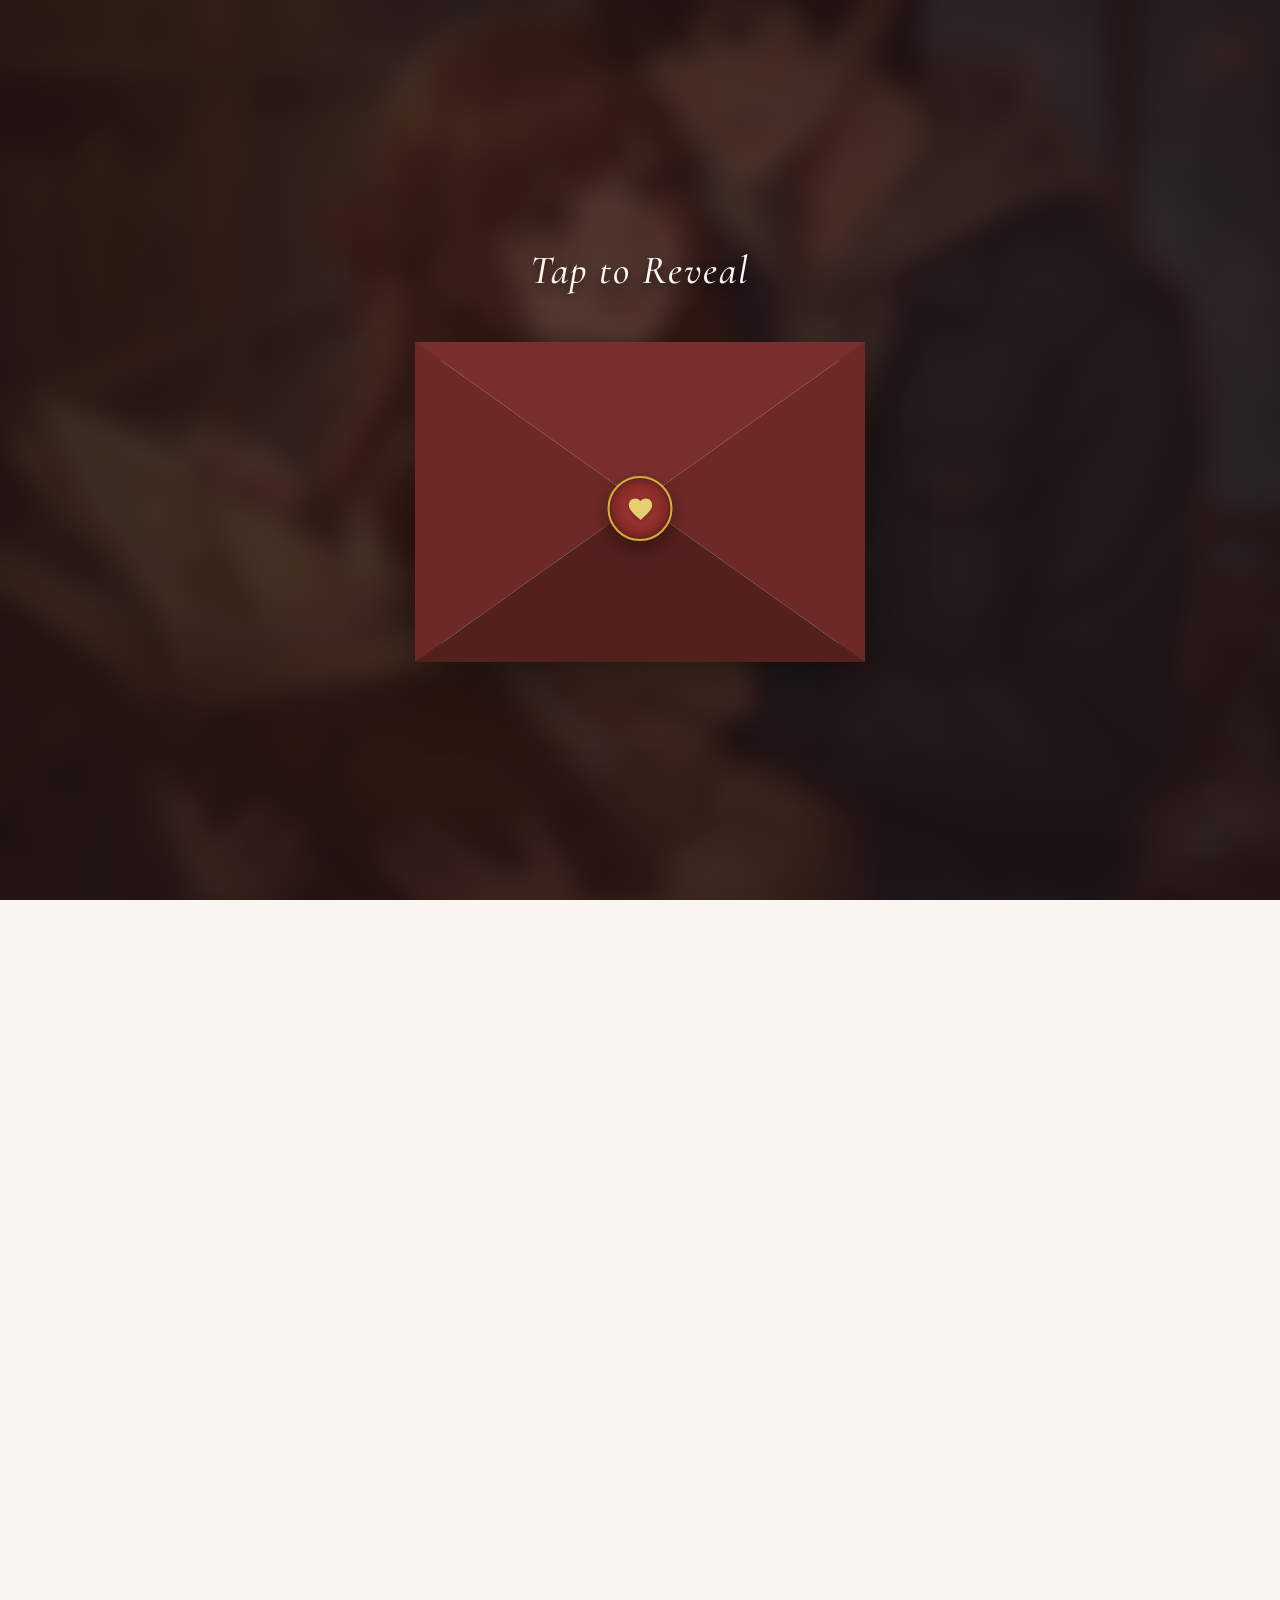
==== home.html @ 35e92c23 "first" ====
<!DOCTYPE html>
<html lang="en">
<head>
  <meta charset="UTF-8">
  <meta name="viewport" content="width=device-width, initial-scale=1.0">
  <title>Wedding Invitation | Nurul & Vallari</title>
  
  <!-- Primary Meta Tags -->
  <meta name="title" content="Wedding Invitation | Nurul & Vallari">
  <meta name="description" content="We invite you to celebrate our love and union. Join us on 15th November 2026 at Mangal Murti, Nagpur.">
  
  <!-- Open Graph / Facebook / WhatsApp -->
  <meta property="og:type" content="website">
  <meta property="og:title" content="Wedding Invitation | Nurul & Vallari">
  <meta property="og:description" content="We invite you to celebrate our love and union. Join us on 15th November 2026 at Mangal Murti, Nagpur.">
  <meta property="og:image" content="couple_photo/photo1.png">
  
  <!-- Preconnect to Fonts -->
  <link rel="preconnect" href="https://fonts.googleapis.com">
  <link rel="preconnect" href="https://fonts.gstatic.com" crossorigin>
  
  <!-- CSS Stylesheet -->
  <link rel="stylesheet" href="style.css">
</head>
<body class="no-scroll">

  <!-- BACKGROUND MUSIC -->
  <!-- Replace the src URL with your preferred wedding track URL or local asset path, e.g. "assets/bg-music.mp3" -->
  <audio id="bg-music" loop src="https://www.soundhelix.com/examples/mp3/SoundHelix-Song-1.mp3"></audio>

  <!-- PETALS CANVAS (FALLING FLOWERS EFFECT) -->
  <canvas id="petals-canvas"></canvas>

  <!-- ENTRY GATE (ENVELOPE OVERLAY) -->
  <div id="entry-gate" class="entry-gate">
    <div class="entry-gate__overlay"></div>
    <img src="couple_photo/photo1.png" alt="Wedding BG" class="entry-gate__bg">
    
    <div class="envelope-wrapper">
      <h2 class="envelope-tap-title">Tap to Reveal</h2>
      <div id="envelope" class="envelope">
        <!-- Top flap -->
        <div class="envelope__flap envelope__flap--top"></div>
        <!-- Left flap -->
        <div class="envelope__flap envelope__flap--left"></div>
        <!-- Right flap -->
        <div class="envelope__flap envelope__flap--right"></div>
        <!-- Bottom flap -->
        <div class="envelope__flap envelope__flap--bottom"></div>
        
        <!-- Invitation card inside -->
        <div class="envelope__card">
          <!-- Lord Ganesha SVG Icon -->
          <svg class="entry-gate__icon" viewBox="0 0 100 100" fill="none" xmlns="http://www.w3.org/2000/svg">
            <path d="M50,88 C38,88 28,80 34,70 C36,66 40,64 44,65 C41,75 50,82 50,82 C50,82 59,75 56,65 C60,64 64,66 66,70 C72,80 62,88 50,88 Z" fill="#faf5f0" stroke="#d4af37" stroke-width="1.8"/>
            <path d="M50,82 C42,82 32,85 24,76 C18,69 22,60 30,62 C34,63 37,66 38,69 C32,58 46,55 50,68 C54,55 68,58 62,69 C63,66 66,63 70,62 C78,60 82,69 76,76 C68,85 58,82 50,82 Z" fill="#faf5f0" stroke="#d4af37" stroke-width="1.8"/>
            <path d="M50,15 L53,24 C53,24 57,25 55,28 C53,30 50,33 50,33 C50,33 47,30 45,28 C43,25 47,24 47,24 L50,15 Z" fill="#d4af37" stroke="#8a4f4c" stroke-width="1.2"/>
            <path d="M44,30 C47,28 53,28 56,30 L50,23 Z" fill="#e8ce73" stroke="#8a4f4c" stroke-width="1.2"/>
            <circle cx="50" cy="12" r="2" fill="#d4af37"/>
            <path d="M42,34 C30,30 28,48 40,48 C41,48 42,47 42,46" stroke="#8a4f4c" stroke-width="1.6" fill="none"/>
            <path d="M58,34 C70,30 72,48 60,48 C59,48 58,47 58,46" stroke="#8a4f4c" stroke-width="1.6" fill="none"/>
            <path d="M44,34 C44,34 50,31 56,34 C56,34 57,40 56,43 C54,43 46,43 44,43 C43,40 44,34 44,34 Z" fill="#faf5f0" stroke="#8a4f4c" stroke-width="1.2"/>
            <path d="M50,33 L50,39 M48,36 L52,36" stroke="#d4af37" stroke-width="1.5"/>
            <circle cx="50" cy="41" r="1" fill="#8a4f4c"/>
            <path d="M46,43 C46,43 44,48 44,52 C44,58 52,62 52,66 C52,69 49,71 47,70 C45,69 46,65 49,65" stroke="#8a4f4c" stroke-width="1.8" fill="none"/>
            <path d="M54,43 C54,43 56,48 55,52 C54,55 51,57 51,59" stroke="#8a4f4c" stroke-width="1.5" fill="none"/>
            <path d="M46,39 C47,38 48,38 49,39" stroke="#8a4f4c" stroke-width="1.2"/>
            <path d="M54,39 C53,38 52,38 51,39" stroke="#8a4f4c" stroke-width="1.2"/>
            <path d="M38,48 C34,48 32,54 36,58 C38,60 41,58 41,56" stroke="#8a4f4c" stroke-width="1.5" fill="none"/>
            <path d="M37,53 L34,51" stroke="#8a4f4c" stroke-width="1.2"/>
            <path d="M62,48 C66,48 68,54 64,58 C62,60 59,58 59,56" stroke="#8a4f4c" stroke-width="1.5" fill="none"/>
            <path d="M62,54 C63,52 65,52 66,54 C67,56 65,58 64,58 C63,58 61,56 62,54 Z" fill="#d4af37" stroke="#8a4f4c" stroke-width="1"/>
            <path d="M44,52 C40,54 38,62 44,68 C47,70 53,70 56,68 C62,62 60,54 56,52" stroke="#8a4f4c" stroke-width="1.5" fill="none"/>
            <path d="M34,68 C34,68 40,74 50,74 C60,74 66,68 66,68" stroke="#8a4f4c" stroke-width="1.8" fill="none"/>
            <path d="M38,68 C38,68 42,70 46,70 C54,70 54,68 58,68" stroke="#8a4f4c" stroke-width="1.2" fill="none"/>
          </svg>
          
          <div class="entry-gate__names">
            Nurul
            <span class="entry-gate__amp">&</span>
            Vallari
          </div>
          
          <div class="entry-gate__date">15 . 11 . 2026</div>
        </div>
        
        <!-- Wax Seal button -->
        <button id="open-btn" class="wax-seal" aria-label="Open Invitation">
          <div class="wax-seal__inner">
            <svg viewBox="0 0 24 24" fill="currentColor" class="wax-seal__heart">
              <path d="M12 21.35l-1.45-1.32C5.4 15.36 2 12.28 2 8.5 2 5.42 4.42 3 7.5 3c1.74 0 3.41.81 4.5 2.09C13.09 3.81 14.76 3 16.5 3 19.58 3 22 5.42 22 8.5c0 3.78-3.4 6.86-8.55 11.54L12 21.35z"/>
            </svg>
          </div>
        </button>
      </div>
    </div>
    
    <!-- Gold Twinkle Particles -->
    <div class="entry-gate__particles" id="gate-particles"></div>
  </div>

  <!-- MAIN WEBSITE CONTENT -->
  <div id="main-content" class="scratch-locked">
    
    <!-- HERO SECTION -->
    <section id="hero">
      <div class="hero-corner"><span></span></div>
      
      <div class="hero-card">
        <!-- Lord Ganesha SVG Icon -->
        <svg class="hero-icon" viewBox="0 0 100 100" fill="none" xmlns="http://www.w3.org/2000/svg">
          <path d="M50,88 C38,88 28,80 34,70 C36,66 40,64 44,65 C41,75 50,82 50,82 C50,82 59,75 56,65 C60,64 64,66 66,70 C72,80 62,88 50,88 Z" fill="#faf5f0" stroke="#d4af37" stroke-width="1.8"/>
          <path d="M50,82 C42,82 32,85 24,76 C18,69 22,60 30,62 C34,63 37,66 38,69 C32,58 46,55 50,68 C54,55 68,58 62,69 C63,66 66,63 70,62 C78,60 82,69 76,76 C68,85 58,82 50,82 Z" fill="#faf5f0" stroke="#d4af37" stroke-width="1.8"/>
          <path d="M50,15 L53,24 C53,24 57,25 55,28 C53,30 50,33 50,33 C50,33 47,30 45,28 C43,25 47,24 47,24 L50,15 Z" fill="#d4af37" stroke="#8a4f4c" stroke-width="1.2"/>
          <path d="M44,30 C47,28 53,28 56,30 L50,23 Z" fill="#e8ce73" stroke="#8a4f4c" stroke-width="1.2"/>
          <circle cx="50" cy="12" r="2" fill="#d4af37"/>
          <path d="M42,34 C30,30 28,48 40,48 C41,48 42,47 42,46" stroke="#8a4f4c" stroke-width="1.6" fill="none"/>
          <path d="M58,34 C70,30 72,48 60,48 C59,48 58,47 58,46" stroke="#8a4f4c" stroke-width="1.6" fill="none"/>
          <path d="M44,34 C44,34 50,31 56,34 C56,34 57,40 56,43 C54,43 46,43 44,43 C43,40 44,34 44,34 Z" fill="#faf5f0" stroke="#8a4f4c" stroke-width="1.2"/>
          <path d="M50,33 L50,39 M48,36 L52,36" stroke="#d4af37" stroke-width="1.5"/>
          <circle cx="50" cy="41" r="1" fill="#8a4f4c"/>
          <path d="M46,43 C46,43 44,48 44,52 C44,58 52,62 52,66 C52,69 49,71 47,70 C45,69 46,65 49,65" stroke="#8a4f4c" stroke-width="1.8" fill="none"/>
          <path d="M54,43 C54,43 56,48 55,52 C54,55 51,57 51,59" stroke="#8a4f4c" stroke-width="1.5" fill="none"/>
          <path d="M46,39 C47,38 48,38 49,39" stroke="#8a4f4c" stroke-width="1.2"/>
          <path d="M54,39 C53,38 52,38 51,39" stroke="#8a4f4c" stroke-width="1.2"/>
          <path d="M38,48 C34,48 32,54 36,58 C38,60 41,58 41,56" stroke="#8a4f4c" stroke-width="1.5" fill="none"/>
          <path d="M37,53 L34,51" stroke="#8a4f4c" stroke-width="1.2"/>
          <path d="M62,48 C66,48 68,54 64,58 C62,60 59,58 59,56" stroke="#8a4f4c" stroke-width="1.5" fill="none"/>
          <path d="M62,54 C63,52 65,52 66,54 C67,56 65,58 64,58 C63,58 61,56 62,54 Z" fill="#d4af37" stroke="#8a4f4c" stroke-width="1"/>
          <path d="M44,52 C40,54 38,62 44,68 C47,70 53,70 56,68 C62,62 60,54 56,52" stroke="#8a4f4c" stroke-width="1.5" fill="none"/>
          <path d="M34,68 C34,68 40,74 50,74 C60,74 66,68 66,68" stroke="#8a4f4c" stroke-width="1.8" fill="none"/>
          <path d="M38,68 C38,68 42,70 46,70 C54,70 54,68 58,68" stroke="#8a4f4c" stroke-width="1.2" fill="none"/>
        </svg>
        
        <div class="god-quote">
          "वक्रतुण्ड महाकाय सूर्यकोटि समप्रभ।<br>निर्विघ्नं कुरु मे देव सर्वकार्येषु सर्वदा॥"
        </div>
        
        <span class="sec-label">Save The Date</span>
        
        <div class="intro-text">Together with their families, we invite you to join us in celebrating the union of</div>
        
        <div class="couple-name">Nurul & Vallari</div>
        
        <div class="amp-row">
          <div class="amp-line"></div>
          <div class="amp">&</div>
          <div class="amp-line"></div>
        </div>
        
        <!-- Editable Parents Placeholders -->
        <div class="parent-sub">
          <strong>Groom:</strong> Son of Mr. & Mrs. Ansari <br>
          <strong>Bride:</strong> Daughter of Mr. & Mrs. Patil
        </div>
        
      </div>
      
      <div id="scroll-indicator" class="scroll-indicator">
        <span>Scroll Down</span>
        <svg fill="none" stroke="currentColor" stroke-width="2" viewBox="0 0 24 24" xmlns="http://www.w3.org/2000/svg">
          <path stroke-linecap="round" stroke-linejoin="round" d="M19 14l-7 7m0 0l-7-7m7 7V3"></path>
        </svg>
      </div>
    </section>

    <!-- SCRATCH CARD SECTION -->
    <section id="scratch-section">
      <span class="sec-label">The Date</span>
      <h2 class="sec-heading shimmer">Save the Date</h2>
      <p class="scratch-subtitle">Scratch below to reveal our wedding date</p>
      
      <div class="scratch-grid">
        <!-- Month Card -->
        <div class="scratch-col">
          <span class="scratch-col-label">Month</span>
          <div class="scratch-card-wrapper">
            <div class="scratch-card__under">November</div>
            <canvas id="scratch-month-canvas" class="scratch-canvas"></canvas>
          </div>
          <span class="scratch-hint">↑ Scratch</span>
        </div>
        
        <!-- Day Card -->
        <div class="scratch-col">
          <span class="scratch-col-label">Day</span>
          <div class="scratch-card-wrapper">
            <div class="scratch-card__under">15</div>
            <canvas id="scratch-day-canvas" class="scratch-canvas"></canvas>
          </div>
          <span class="scratch-hint">↑ Scratch</span>
        </div>
        
        <!-- Year Card -->
        <div class="scratch-col">
          <span class="scratch-col-label">Year</span>
          <div class="scratch-card-wrapper">
            <div class="scratch-card__under">2026</div>
            <canvas id="scratch-year-canvas" class="scratch-canvas"></canvas>
          </div>
          <span class="scratch-hint">↑ Scratch</span>
        </div>
      </div>
    </section>

    <!-- COUNTDOWN SECTION -->
    <section id="countdown-section">
      <div class="cd-card">
        <div class="cd-script">A lifetime of togetherness begins with one sacred step</div>
        <h2 class="cd-heading">The Wedding</h2>
        1
        <div class="cd-grid">
          <div class="cd-unit">
            <div id="days" class="cd-num">00</div>
            <div class="cd-lbl">Days</div>
          </div>
          <div class="cd-unit">
            <div id="hours" class="cd-num">00</div>
            <div class="cd-lbl">Hours</div>
          </div>
          <div class="cd-unit">
            <div id="minutes" class="cd-num">00</div>
            <div class="cd-lbl">Mins</div>
          </div>
          <div class="cd-unit">
            <div id="seconds" class="cd-num">00</div>
            <div class="cd-lbl">Secs</div>
          </div>
        </div>
      </div>
    </section>

    <!-- COUPLE POLAROIDS GALLERY SECTION -->
    <section id="gallery-section">
      <span class="sec-label">Our Moments</span>
      <h2 class="sec-heading shimmer">Forever Us</h2>
      
      <div class="gallery-grid">
        <!-- Polaroid Card 1 -->
        <div class="gallery-item" style="--rot: -3deg;">
          <img src="couple_photo/photo1.png" alt="Couple Moments 1" class="gallery-img">
          <div class="gallery-caption">The Beginning ✨</div>
        </div>
        <!-- Polaroid Card 2 -->
        <div class="gallery-item" style="--rot: 2deg;">
          <img src="couple_photo/photo2.png" alt="Couple Moments 2" class="gallery-img">
          <div class="gallery-caption">Hand in Hand 🤝</div>
        </div>
        <!-- Polaroid Card 3 -->
        <div class="gallery-item" style="--rot: -1.5deg;">
          <img src="couple_photo/photo3.png" alt="Couple Moments 3" class="gallery-img">
          <div class="gallery-caption">Moments of Love ❤️</div>
        </div>
        <!-- Polaroid Card 4 -->
        <div class="gallery-item" style="--rot: 4deg;">
          <img src="couple_photo/photo4.png" alt="Couple Moments 4" class="gallery-img">
          <div class="gallery-caption">Together Forever ♾️</div>
        </div>
      </div>
    </section>

    <!-- VENUE SECTION -->
    <section id="venue-section">
      <span class="sec-label">Where</span>
      <h2 class="sec-heading shimmer">The Venue</h2>
      
      <div class="venue-card">
        <!-- Venue image loaded from assets folder as requested -->
        <div class="venue-img-container">
          <img src="assets/venue.png" alt="Venue" class="venue-img">
        </div>
        
        <div class="venue-details-card">
          <!-- Sparkle divider -->
          <div class="venue-divider">✦</div>
          
          <h3 class="venue-title">Rajalakshmi Kalyana Mandapam</h3>
          <p class="venue-address">
            No. 205/1, Velachery Main Road,<br>
            Dhandeeswaram,<br>
            Velachery, Chennai, Tamil Nadu — 600042
          </p>
          
          <a href="https://maps.google.com/?q=Rajalakshmi+Kalyana+Mandapam+Velachery+Chennai" target="_blank" class="venue-map-btn">
            <svg fill="none" stroke="currentColor" stroke-width="2.5" viewBox="0 0 24 24" xmlns="http://www.w3.org/2000/svg">
              <path stroke-linecap="round" stroke-linejoin="round" d="M15 10.5a3 3 0 11-6 0 3 3 0 016 0z"></path>
              <path stroke-linecap="round" stroke-linejoin="round" d="M19.5 10.5c0 7.142-7.5 11.25-7.5 11.25S4.5 17.642 4.5 10.5a7.5 7.5 0 1115 0z"></path>
            </svg>
            View on Maps
          </a>
        </div>
      </div>
    </section>

    <!-- FOOTER SECTION -->
    <section id="footer-section">
      <p class="footer-msg">"Our life together will be beautiful, but it will be complete only with your blessings and presence."</p>
      <span class="footer-regards">Warmly Invited By</span>
      <span class="footer-name">Nurul & Vallari</span>
      <p class="footer-msg" style="font-size: 1rem; opacity: 0.8; margin-top: 1rem;">& The Entire Family</p>
      
      <div class="footer-credit">
        Designed with Love for Nurul & Vallari's Wedding · 2026
      </div>
    </section>

  </div>

  <!-- FLOATING AUDIO CONTROL BUTTON -->
  <button id="audio-btn" title="Toggle Music">
    <!-- Mute SVG Icon (Active initially as sound starts muted or waits for click) -->
    <svg id="audio-icon" fill="none" stroke="currentColor" stroke-width="2" viewBox="0 0 24 24" xmlns="http://www.w3.org/2000/svg">
      <path stroke-linecap="round" stroke-linejoin="round" d="M19.114 5.636a9 9 0 010 12.728M16.463 8.288a5.25 5.25 0 010 7.424M6.75 8.25l4.72-4.72a.75.75 0 011.28.53v15.88a.75.75 0 01-1.28.53l-4.72-4.72H4.51c-.88 0-1.704-.507-1.938-1.354A9.01 9.01 0 012.25 12c0-.83.112-1.633.322-2.396C2.806 8.756 3.63 8.25 4.51 8.25H6.75z"></path>
    </svg>
  </button>


  <!-- JS Logic Script -->
  <script src="main.js"></script>
</body>
</html>
---- style.css ----
@import url('https://fonts.googleapis.com/css2?family=Cormorant+Garamond:ital,wght@0,300;0,400;0,500;0,600;0,700;1,400&family=Montserrat:wght@300;400;500;600;700&display=swap');

/* GLOBAL CSS RESET & VARIABLES */
:root {
  --primary-color: #8a4f4c;      /* Regal Maroon/Wine */
  --primary-dark: #502220;
  --primary-light: #ba7a76;
  --accent-color: #d4af37;       /* Metallic Gold */
  --accent-light: #e8ce73;       /* Warm Gold */
  --bg-light: #faf5f0;           /* Soft Festive Cream */
  --bg-dark: #2c1615;
  --text-dark: #2c1615;
  --text-light: #faf5f0;
  --text-muted: #6e5655;
  --glass-bg: rgba(250, 245, 240, 0.88);
  --glass-border: rgba(212, 175, 55, 0.35);
  
  --font-serif: 'Cormorant Garamond', serif;
  --font-sans: 'Montserrat', sans-serif;
  
  --transition-smooth: all 0.5s cubic-bezier(0.25, 0.8, 0.25, 1);
  --transition-fast: all 0.3s cubic-bezier(0.25, 0.46, 0.45, 0.94);
}

* {
  margin: 0;
  padding: 0;
  box-sizing: border-box;
}

html {
  scroll-behavior: smooth;
}

body {
  font-family: var(--font-sans);
  background-color: var(--bg-light);
  color: var(--text-dark);
  overflow-x: hidden;
  line-height: 1.6;
}

body.no-scroll {
  overflow: hidden;
  height: 100vh;
}

/* CUSTOM SCROLLBAR */
::-webkit-scrollbar {
  width: 8px;
}
::-webkit-scrollbar-track {
  background: var(--bg-light);
}
::-webkit-scrollbar-thumb {
  background: var(--primary-light);
  border-radius: 4px;
}
::-webkit-scrollbar-thumb:hover {
  background: var(--primary-color);
}

/* SELECTION COLOR */
::selection {
  background: var(--accent-light);
  color: var(--primary-dark);
}

/* BACKGROUND PETALS CANVAS */
#petals-canvas {
  position: fixed;
  top: 0;
  left: 0;
  width: 100%;
  height: 100%;
  z-index: 1;
  pointer-events: none;
}

/* ENTRY GATE (ENVELOPE OVERLAY) */
.entry-gate {
  position: fixed;
  top: 0;
  left: 0;
  width: 100vw;
  height: 100vh;
  z-index: 9999;
  display: flex;
  justify-content: center;
  align-items: center;
  overflow: hidden;
  transition: transform 1.5s cubic-bezier(0.77, 0, 0.175, 1), opacity 1.5s ease-in-out;
}

.entry-gate.dismissed {
  transform: translateY(-100%);
  opacity: 0;
  pointer-events: none;
}

.entry-gate__bg {
  position: absolute;
  top: 50%;
  left: 50%;
  width: 100%;
  height: 100%;
  object-fit: cover;
  transform: translate(-50%, -50%) scale(1.1);
  filter: blur(12px) brightness(0.4);
  transition: transform 2s ease;
}

.entry-gate:hover .entry-gate__bg {
  transform: translate(-50%, -50%) scale(1.15);
}

.entry-gate__overlay {
  position: absolute;
  top: 0;
  left: 0;
  width: 100%;
  height: 100%;
  background: radial-gradient(circle, rgba(80,34,32,0.3) 0%, rgba(31,18,18,0.7) 100%);
  z-index: 2;
}

.entry-gate__content {
  position: relative;
  z-index: 3;
  width: 90%;
  max-width: 480px;
  background: var(--glass-bg);
  border: 2px solid var(--accent-color);
  padding: 3rem 2rem;
  border-radius: 20px;
  box-shadow: 0 20px 50px rgba(0, 0, 0, 0.4), inset 0 0 20px rgba(212, 175, 55, 0.15);
  text-align: center;
  backdrop-filter: blur(15px);
  -webkit-backdrop-filter: blur(15px);
  animation: floatGate 4s ease-in-out infinite;
}

@keyframes floatGate {
  0%, 100% { transform: translateY(0); }
  50% { transform: translateY(-8px); }
}

.entry-gate__icon {
  width: 60px;
  height: 60px;
  margin-bottom: 1.5rem;
  filter: drop-shadow(0 2px 5px rgba(0, 0, 0, 0.15));
}

.entry-gate__names {
  font-family: var(--font-serif);
  font-size: 3rem;
  color: var(--primary-color);
  font-weight: 600;
  line-height: 1.2;
  margin-bottom: 1rem;
  letter-spacing: 1px;
  text-shadow: 0 1px 1px rgba(255,255,255,0.8);
}

.entry-gate__amp {
  display: block;
  font-size: 2rem;
  color: var(--accent-color);
  font-style: italic;
  margin: 0.2rem 0;
}

.entry-gate__date {
  font-size: 1.1rem;
  letter-spacing: 4px;
  text-transform: uppercase;
  color: var(--text-muted);
  margin-bottom: 2.5rem;
  font-weight: 500;
  border-bottom: 1px solid var(--accent-light);
  border-top: 1px solid var(--accent-light);
  padding: 0.5rem 0;
  display: inline-block;
}

.entry-gate__hint {
  display: inline-block;
  background: var(--primary-color);
  color: var(--bg-light);
  border: 1px solid var(--accent-color);
  padding: 0.8rem 2.2rem;
  font-size: 1rem;
  text-transform: uppercase;
  letter-spacing: 2px;
  font-family: var(--font-sans);
  font-weight: 600;
  border-radius: 30px;
  cursor: pointer;
  box-shadow: 0 5px 15px rgba(138, 79, 76, 0.4);
  transition: var(--transition-fast);
}

.entry-gate__hint:hover {
  background: var(--accent-color);
  color: var(--primary-dark);
  box-shadow: 0 8px 25px rgba(212, 175, 55, 0.5);
  transform: translateY(-2px);
}

.entry-gate__particles {
  position: absolute;
  top: 0;
  left: 0;
  width: 100%;
  height: 100%;
  pointer-events: none;
  z-index: 1;
}

/* MAIN CONTENT CONTAINER */
#main-content {
  position: relative;
  z-index: 2;
  opacity: 0;
  transform: translateY(20px);
  transition: opacity 1.5s ease-out, transform 1.5s ease-out;
}

#main-content.visible {
  opacity: 1;
  transform: translateY(0);
}

/* GENERAL SECTION STYLING */
section {
  padding: 5rem 1.5rem;
  max-width: 1200px;
  margin: 0 auto;
  position: relative;
  text-align: center;
}

.sec-label {
  display: block;
  font-family: var(--font-sans);
  font-size: 0.9rem;
  text-transform: uppercase;
  letter-spacing: 4px;
  color: var(--accent-color);
  font-weight: 600;
  margin-bottom: 0.5rem;
}

.sec-heading {
  font-family: var(--font-serif);
  font-size: 3rem;
  color: var(--primary-color);
  font-weight: 700;
  margin-bottom: 3rem;
  position: relative;
  display: inline-block;
}

.sec-heading::after {
  content: '';
  display: block;
  width: 60px;
  height: 2px;
  background: var(--accent-color);
  margin: 0.8rem auto 0 auto;
}

/* GOLD SHIMMER EFFECT */
.shimmer {
  background: linear-gradient(to right, var(--primary-color) 20%, var(--accent-color) 40%, var(--accent-light) 60%, var(--primary-color) 80%);
  background-size: 200% auto;
  color: #000;
  background-clip: text;
  text-fill-color: transparent;
  -webkit-background-clip: text;
  -webkit-text-fill-color: transparent;
  animation: shine 4s linear infinite;
}

@keyframes shine {
  to {
    background-position: 200% center;
  }
}

/* SCROLL REVEAL STYLES */
.reveal {
  opacity: 0;
  transform: translateY(40px);
  transition: opacity 1s cubic-bezier(0.25, 0.8, 0.25, 1), transform 1s cubic-bezier(0.25, 0.8, 0.25, 1);
}

.reveal.active {
  opacity: 1;
  transform: translateY(0);
}

/* HERO SECTION */
#hero {
  min-height: 100vh;
  display: flex;
  flex-direction: column;
  justify-content: center;
  align-items: center;
  padding-top: 3rem;
  padding-bottom: 3rem;
  background: radial-gradient(circle at center, rgba(250, 245, 240, 0.5) 0%, rgba(245, 235, 225, 0.8) 100%);
}

.hero-card {
  background: var(--glass-bg);
  border: 1px solid var(--glass-border);
  padding: 4rem 2rem;
  border-radius: 24px;
  max-width: 650px;
  width: 100%;
  box-shadow: 0 15px 35px rgba(80, 34, 32, 0.08);
  position: relative;
  backdrop-filter: blur(10px);
  -webkit-backdrop-filter: blur(10px);
  border-top-left-radius: 40px;
  border-bottom-right-radius: 40px;
}

/* ORNATE CORNERS FOR HERO */
.hero-corner {
  position: absolute;
  top: 15px;
  left: 15px;
  right: 15px;
  bottom: 15px;
  border: 1px solid rgba(212, 175, 55, 0.25);
  pointer-events: none;
  border-top-left-radius: 30px;
  border-bottom-right-radius: 30px;
}

.hero-corner::before, .hero-corner::after {
  content: '';
  position: absolute;
  width: 20px;
  height: 20px;
  border: 2px solid var(--accent-color);
}

.hero-corner::before {
  top: 0;
  left: 0;
  border-right: none;
  border-bottom: none;
}

.hero-corner::after {
  bottom: 0;
  right: 0;
  border-left: none;
  border-top: none;
}

.hero-icon {
  width: 70px;
  height: 70px;
  margin-bottom: 1rem;
  filter: drop-shadow(0 2px 4px rgba(0,0,0,0.1));
  animation: pulseGanesha 3s ease-in-out infinite;
}

@keyframes pulseGanesha {
  0%, 100% { transform: scale(1); }
  50% { transform: scale(1.05); }
}

.god-quote {
  font-family: var(--font-serif);
  font-size: 1.2rem;
  color: var(--primary-color);
  font-weight: 500;
  font-style: italic;
  margin-bottom: 2rem;
  line-height: 1.5;
  letter-spacing: 0.5px;
}

.intro-text {
  font-size: 1rem;
  text-transform: uppercase;
  letter-spacing: 2px;
  color: var(--text-muted);
  margin-bottom: 1.5rem;
  font-weight: 500;
}

.couple-name {
  font-family: var(--font-serif);
  font-size: 3.5rem;
  color: var(--primary-color);
  font-weight: 700;
  line-height: 1.1;
  margin: 1.5rem 0;
  letter-spacing: 1px;
}

.amp-row {
  display: flex;
  align-items: center;
  justify-content: center;
  gap: 1.5rem;
  margin: 1rem 0;
}

.amp-line {
  height: 1px;
  background: linear-gradient(to right, transparent, var(--accent-color), transparent);
  width: 80px;
}

.amp {
  font-family: var(--font-serif);
  font-size: 2.2rem;
  color: var(--accent-color);
  font-style: italic;
}

.parent-sub {
  font-family: var(--font-serif);
  font-size: 1.3rem;
  color: var(--text-dark);
  line-height: 1.8;
  margin-bottom: 2rem;
}

.parent-sub strong {
  font-family: var(--font-sans);
  font-size: 0.85rem;
  text-transform: uppercase;
  letter-spacing: 2px;
  color: var(--accent-color);
  display: inline-block;
  margin-right: 5px;
}

.scroll-indicator {
  margin-top: 3rem;
  display: flex;
  flex-direction: column;
  align-items: center;
  color: var(--text-muted);
  font-size: 0.8rem;
  text-transform: uppercase;
  letter-spacing: 3px;
  cursor: pointer;
  transition: var(--transition-fast);
}

.scroll-indicator svg {
  width: 24px;
  height: 24px;
  margin-top: 0.5rem;
  animation: bounceArrow 2s infinite;
}

@keyframes bounceArrow {
  0%, 20%, 50%, 80%, 100% { transform: translateY(0); }
  40% { transform: translateY(-6px); }
  60% { transform: translateY(-3px); }
}

.scroll-indicator:hover {
  color: var(--primary-color);
}

/* COUNTDOWN SECTION */
#countdown-section {
  background: radial-gradient(circle at center, rgba(138, 79, 76, 0.05) 0%, transparent 80%);
}

.cd-card {
  background: var(--glass-bg);
  border: 2px solid var(--glass-border);
  border-radius: 24px;
  padding: 3rem 2rem;
  max-width: 460px; /* Reduced width to match user request */
  margin: 0 auto;
  box-shadow: 0 15px 35px rgba(80, 34, 32, 0.06);
  backdrop-filter: blur(12px);
  -webkit-backdrop-filter: blur(12px);
  border-top-left-radius: 40px;
  border-bottom-right-radius: 40px;
}

.cd-script {
  font-family: var(--font-sans);
  font-size: 0.85rem;
  color: var(--text-muted);
  text-transform: uppercase;
  letter-spacing: 2px;
  margin-bottom: 1rem;
  font-weight: 500;
}

.cd-heading {
  font-family: var(--font-serif);
  font-size: 3rem;
  color: var(--primary-color);
  font-weight: 700;
  margin-bottom: 0.8rem;
}

.cd-date {
  font-family: var(--font-sans);
  font-size: 1.1rem;
  letter-spacing: 3px;
  color: var(--primary-color);
  font-weight: 600;
  display: inline-block;
  margin-bottom: 2.2rem;
}

.cd-grid {
  display: grid;
  grid-template-columns: repeat(4, 1fr);
  gap: 1rem;
}

.cd-unit {
  display: flex;
  flex-direction: column;
  align-items: center;
  background: transparent;
  border: none;
  box-shadow: none;
}

.cd-num {
  font-family: var(--font-serif);
  font-size: 3.2rem;
  color: var(--text-dark);
  font-weight: 500;
  border-bottom: 1.5px solid var(--accent-light);
  padding-bottom: 4px;
  width: 55px;
  text-align: center;
  margin-bottom: 8px;
}

.cd-lbl {
  font-family: var(--font-sans);
  font-size: 0.7rem;
  text-transform: uppercase;
  letter-spacing: 1.5px;
  color: var(--accent-color);
  font-weight: 600;
}

/* POLAROID GALLERY SECTION */
#gallery-section {
  overflow: visible;
}

.gallery-grid {
  display: grid;
  grid-template-columns: repeat(auto-fit, minmax(240px, 1fr));
  gap: 2.5rem;
  padding: 2rem 0;
  max-width: 1000px;
  margin: 0 auto;
}

.gallery-item {
  background: #ffffff;
  padding: 1.2rem 1.2rem 2.5rem 1.2rem;
  border-radius: 2px;
  box-shadow: 0 12px 30px rgba(80, 34, 32, 0.12);
  transform: rotate(var(--rot)) translateY(0);
  transition: transform 0.5s cubic-bezier(0.175, 0.885, 0.32, 1.275), box-shadow 0.5s ease;
  cursor: pointer;
  position: relative;
  border: 1px solid rgba(212,175,55,0.1);
}

.gallery-item::before {
  content: '';
  position: absolute;
  top: -10px;
  left: 50%;
  transform: translateX(-50%);
  width: 70px;
  height: 24px;
  background-color: rgba(250, 245, 240, 0.6);
  backdrop-filter: blur(2px);
  box-shadow: 0 2px 5px rgba(0,0,0,0.03);
}

.gallery-img {
  width: 100%;
  aspect-ratio: 1 / 1;
  object-fit: cover;
  border: 1px solid rgba(0, 0, 0, 0.05);
  margin-bottom: 1.2rem;
  transition: filter 0.4s ease;
}

.gallery-caption {
  font-family: var(--font-serif);
  font-size: 1.4rem;
  color: var(--primary-color);
  font-weight: 600;
  text-align: center;
  letter-spacing: 0.5px;
}

.gallery-item:hover {
  transform: rotate(0deg) scale(1.05) translateY(-10px);
  box-shadow: 0 20px 45px rgba(80, 34, 32, 0.22);
  z-index: 10;
}

/* WEDDING EVENT SECTION */
#events-section {
  background: radial-gradient(circle at center, rgba(212, 175, 55, 0.05) 0%, transparent 80%);
}

.event-block {
  display: grid;
  grid-template-columns: 1.1fr 1fr;
  gap: 3rem;
  align-items: center;
  max-width: 950px;
  margin: 0 auto;
  text-align: left;
}

.event-invite-frame {
  position: relative;
  border-radius: 20px;
  overflow: hidden;
  box-shadow: 0 15px 35px rgba(80, 34, 32, 0.15);
  aspect-ratio: 4 / 5;
  border: 2px solid var(--accent-color);
}

.event-invite-bg {
  width: 100%;
  height: 100%;
  object-fit: cover;
  transition: transform 1.5s ease;
}

.event-invite-frame:hover .event-invite-bg {
  transform: scale(1.08);
}

.event-invite-overlay {
  position: absolute;
  bottom: 0;
  left: 0;
  width: 100%;
  padding: 2.5rem 2rem;
  background: linear-gradient(to top, rgba(80, 34, 32, 0.95) 0%, rgba(80, 34, 32, 0.7) 60%, transparent 100%);
  color: var(--text-light);
  display: flex;
  flex-direction: column;
  justify-content: flex-end;
}

.event-invite-title {
  font-family: var(--font-serif);
  font-size: 2.2rem;
  font-weight: 600;
  color: var(--accent-light);
  margin-bottom: 0.5rem;
}

.event-date-row {
  display: flex;
  align-items: center;
  gap: 0.8rem;
  font-family: var(--font-sans);
  font-size: 0.9rem;
  letter-spacing: 2px;
  text-transform: uppercase;
  margin-bottom: 0.3rem;
  opacity: 0.9;
}

.event-date-bar {
  color: var(--accent-color);
  font-weight: 600;
}

.event-invite-time {
  font-size: 1rem;
  letter-spacing: 1px;
  color: var(--bg-light);
  font-weight: 500;
}

.evt-details {
  display: flex;
  flex-direction: column;
  gap: 2rem;
}

.evt-tagline {
  font-family: var(--font-serif);
  font-size: 1.4rem;
  color: var(--primary-color);
  line-height: 1.6;
  font-style: italic;
}

.evt-dresscode {
  background: var(--glass-bg);
  border: 1px dashed var(--accent-color);
  padding: 1.5rem;
  border-radius: 15px;
  text-align: center;
  box-shadow: 0 5px 15px rgba(0,0,0,0.02);
}

.evt-dresscode-lbl {
  display: block;
  font-size: 0.8rem;
  text-transform: uppercase;
  letter-spacing: 3px;
  color: var(--text-muted);
  font-weight: 600;
  margin-bottom: 0.8rem;
}

.evt-dresscode-dots {
  display: flex;
  justify-content: center;
  gap: 1rem;
  margin-bottom: 0.8rem;
}

.evt-dresscode-dot {
  width: 25px;
  height: 25px;
  border-radius: 50%;
  box-shadow: 0 2px 5px rgba(0,0,0,0.15);
  border: 2px solid #ffffff;
}

.evt-dresscode-names {
  display: block;
  font-family: var(--font-serif);
  font-size: 1.3rem;
  color: var(--primary-color);
  font-weight: 600;
  margin-bottom: 0.2rem;
}

.evt-dresscode-note {
  font-size: 0.8rem;
  color: var(--text-muted);
  font-style: italic;
}

.evt-venue {
  display: flex;
  flex-direction: column;
  gap: 0.5rem;
}

.evt-venue-name {
  font-family: var(--font-serif);
  font-size: 1.8rem;
  font-weight: 700;
  color: var(--primary-color);
}

.evt-venue-addr {
  font-size: 0.95rem;
  color: var(--text-muted);
  line-height: 1.5;
  margin-bottom: 1rem;
}

.evt-dir-btn {
  align-self: flex-start;
  display: inline-flex;
  align-items: center;
  gap: 0.6rem;
  background: var(--bg-light);
  color: var(--primary-color);
  border: 1px solid var(--primary-color);
  padding: 0.8rem 1.8rem;
  border-radius: 30px;
  font-size: 0.9rem;
  font-weight: 600;
  text-decoration: none;
  text-transform: uppercase;
  letter-spacing: 2px;
  box-shadow: 0 4px 10px rgba(0,0,0,0.03);
  transition: var(--transition-fast);
}

.evt-dir-btn svg {
  width: 18px;
  height: 18px;
}

.evt-dir-btn:hover {
  background: var(--primary-color);
  color: var(--bg-light);
  border-color: var(--primary-color);
  box-shadow: 0 6px 15px rgba(138, 79, 76, 0.35);
  transform: translateY(-2px);
}

/* RSVP SECTION */
#rsvp-section {
  background: radial-gradient(circle at center, rgba(138, 79, 76, 0.04) 0%, transparent 80%);
}

.rsvp-card {
  background: var(--glass-bg);
  border: 1px solid var(--glass-border);
  padding: 3rem 2rem;
  border-radius: 20px;
  max-width: 600px;
  margin: 0 auto;
  box-shadow: 0 15px 35px rgba(80, 34, 32, 0.08);
  backdrop-filter: blur(10px);
  -webkit-backdrop-filter: blur(10px);
}

.rsvp-intro {
  font-size: 1.05rem;
  color: var(--text-muted);
  margin-bottom: 2.5rem;
  font-style: italic;
}

.rsvp-form {
  display: flex;
  flex-direction: column;
  gap: 2rem;
  text-align: left;
}

.rsvp-field {
  display: flex;
  flex-direction: column;
  gap: 0.6rem;
}

.rsvp-label {
  font-size: 0.8rem;
  text-transform: uppercase;
  letter-spacing: 2px;
  color: var(--primary-color);
  font-weight: 600;
}

.rsvp-input {
  width: 100%;
  background: transparent;
  border: none;
  border-bottom: 2px solid rgba(138, 79, 76, 0.2);
  padding: 0.8rem 0;
  font-family: var(--font-sans);
  font-size: 1rem;
  color: var(--text-dark);
  outline: none;
  transition: border-color 0.4s ease;
}

.rsvp-input:focus {
  border-color: var(--accent-color);
}

.rsvp-input::placeholder {
  color: #cbbab9;
  font-size: 0.9rem;
}

.rsvp-radio-group {
  display: grid;
  grid-template-columns: 1fr 1fr;
  gap: 1.5rem;
  margin-top: 0.5rem;
}

.rsvp-radio-card {
  border: 2px solid rgba(138, 79, 76, 0.15);
  border-radius: 12px;
  padding: 1.2rem;
  text-align: center;
  cursor: pointer;
  transition: var(--transition-fast);
  display: flex;
  flex-direction: column;
  align-items: center;
  justify-content: center;
  position: relative;
  background: #ffffff;
}

.rsvp-radio-card input {
  position: absolute;
  opacity: 0;
  cursor: pointer;
}

.rsvp-radio-card span {
  font-size: 0.9rem;
  font-weight: 600;
  text-transform: uppercase;
  letter-spacing: 1px;
  color: var(--text-muted);
  transition: color 0.3s ease;
}

.rsvp-radio-card.selected {
  border-color: var(--accent-color);
  background: rgba(212, 175, 55, 0.05);
  box-shadow: 0 5px 15px rgba(212, 175, 55, 0.15);
}

.rsvp-radio-card.selected span {
  color: var(--primary-color);
}

.rsvp-submit {
  width: 100%;
  background: var(--primary-color);
  color: var(--bg-light);
  border: 1px solid var(--accent-color);
  padding: 1.1rem;
  font-size: 1rem;
  font-weight: 600;
  text-transform: uppercase;
  letter-spacing: 3px;
  border-radius: 30px;
  cursor: pointer;
  box-shadow: 0 5px 15px rgba(138, 79, 76, 0.3);
  transition: var(--transition-fast);
  margin-top: 1rem;
  text-align: center;
}

.rsvp-submit:hover {
  background: var(--accent-color);
  color: var(--primary-dark);
  box-shadow: 0 8px 25px rgba(212, 175, 55, 0.4);
  transform: translateY(-2px);
}

/* FOOTER SECTION */
#footer-section {
  padding: 6rem 1.5rem 4rem 1.5rem;
  background: radial-gradient(circle at top, rgba(138, 79, 76, 0.05) 0%, transparent 60%);
  border-top: 1px solid rgba(212, 175, 55, 0.15);
}

.footer-msg {
  font-family: var(--font-serif);
  font-size: 1.4rem;
  color: var(--primary-color);
  max-width: 600px;
  margin: 0 auto 3rem auto;
  line-height: 1.6;
  font-style: italic;
}

.footer-regards {
  display: block;
  font-size: 0.85rem;
  text-transform: uppercase;
  letter-spacing: 3px;
  color: var(--text-muted);
  margin-bottom: 0.8rem;
  font-weight: 500;
}

.footer-name {
  font-family: var(--font-serif);
  font-size: 3rem;
  color: var(--primary-color);
  font-weight: 700;
  letter-spacing: 1px;
}

.footer-credit {
  margin-top: 4rem;
  font-size: 0.75rem;
  text-transform: uppercase;
  letter-spacing: 2px;
  color: var(--text-muted);
  border-top: 1px solid rgba(138, 79, 76, 0.08);
  padding-top: 2rem;
}

/* MODAL OVERLAY (SUCCESS POPUP) */
.modal-overlay {
  position: fixed;
  top: 0;
  left: 0;
  width: 100%;
  height: 100%;
  background: rgba(31, 18, 18, 0.6);
  z-index: 10000;
  display: flex;
  justify-content: center;
  align-items: center;
  opacity: 0;
  pointer-events: none;
  transition: opacity 0.4s ease;
  backdrop-filter: blur(5px);
  -webkit-backdrop-filter: blur(5px);
}

.modal-overlay.active {
  opacity: 1;
  pointer-events: all;
}

.modal-card {
  background: var(--bg-light);
  border: 2px solid var(--accent-color);
  padding: 3rem 2rem;
  border-radius: 20px;
  width: 90%;
  max-width: 420px;
  text-align: center;
  box-shadow: 0 20px 40px rgba(0, 0, 0, 0.3);
  transform: scale(0.9);
  transition: transform 0.4s cubic-bezier(0.175, 0.885, 0.32, 1.275);
}

.modal-overlay.active .modal-card {
  transform: scale(1);
}

.modal-icon {
  width: 60px;
  height: 60px;
  background: rgba(212, 175, 55, 0.1);
  color: var(--accent-color);
  border-radius: 50%;
  display: flex;
  align-items: center;
  justify-content: center;
  margin: 0 auto 1.5rem auto;
  border: 1px solid var(--accent-color);
}

.modal-icon svg {
  width: 32px;
  height: 32px;
}

.modal-title {
  font-family: var(--font-serif);
  font-size: 2rem;
  color: var(--primary-color);
  margin-bottom: 0.8rem;
}

.modal-msg {
  font-size: 0.95rem;
  color: var(--text-muted);
  line-height: 1.5;
  margin-bottom: 2rem;
}

.modal-btn {
  background: var(--primary-color);
  color: var(--bg-light);
  border: 1px solid var(--accent-color);
  padding: 0.8rem 2.5rem;
  font-size: 0.9rem;
  font-weight: 600;
  text-transform: uppercase;
  letter-spacing: 2px;
  border-radius: 25px;
  cursor: pointer;
  box-shadow: 0 4px 10px rgba(138, 79, 76, 0.25);
  transition: var(--transition-fast);
}

.modal-btn:hover {
  background: var(--accent-color);
  color: var(--primary-dark);
  box-shadow: 0 6px 18px rgba(212, 175, 55, 0.35);
}

/* FLOATING WIDGETS */
#audio-btn {
  position: fixed;
  bottom: 25px;
  left: 25px;
  width: 50px;
  height: 50px;
  border-radius: 50%;
  background: var(--glass-bg);
  border: 1.5px solid var(--accent-color);
  color: var(--primary-color);
  display: flex;
  align-items: center;
  justify-content: center;
  cursor: pointer;
  box-shadow: 0 6px 20px rgba(80, 34, 32, 0.15);
  z-index: 998;
  backdrop-filter: blur(10px);
  -webkit-backdrop-filter: blur(10px);
  transition: var(--transition-fast);
  outline: none;
}

#audio-btn:hover {
  transform: scale(1.1);
  box-shadow: 0 8px 25px rgba(212, 175, 55, 0.35);
  color: var(--accent-color);
  background: var(--primary-dark);
}

#audio-btn svg {
  width: 22px;
  height: 22px;
}



/* RESPONSIVE DESIGN MEDIA QUERIES */

@media (max-width: 900px) {
  section {
    padding: 4rem 1.2rem;
  }
  .sec-heading {
    font-size: 2.5rem;
  }
  .event-block {
    grid-template-columns: 1fr;
    gap: 2.5rem;
    max-width: 550px;
  }
  .event-invite-frame {
    aspect-ratio: 1 / 1;
  }
  .evt-dir-btn {
    align-self: center;
  }
  .evt-venue, .evt-tagline {
    text-align: center;
  }
}

@media (max-width: 600px) {
  .entry-gate__names {
    font-size: 2.2rem;
  }
  .entry-gate__content {
    padding: 2.5rem 1.5rem;
  }
  .hero-card {
    padding: 3rem 1.2rem;
  }
  .couple-name {
    font-size: 2.5rem;
  }
  .parent-sub {
    font-size: 1.1rem;
  }
  .cd-grid {
    gap: 0.8rem;
  }
  .cd-num {
    font-size: 2.3rem;
  }
  .cd-lbl {
    font-size: 0.65rem;
    letter-spacing: 1px;
  }
  .rsvp-radio-group {
    grid-template-columns: 1fr;
    gap: 1rem;
  }
  .footer-name {
    font-size: 2.2rem;
  }
  #audio-btn {
    bottom: 20px;
    left: 20px;
    width: 45px;
    height: 45px;
  }

}

/* ENVELOPE GATE STYLES */
.envelope-wrapper {
  position: relative;
  display: flex;
  flex-direction: column;
  justify-content: center;
  align-items: center;
  gap: 2.5rem;
  z-index: 3;
  perspective: 1000px;
  transition: var(--transition-smooth);
}

.envelope-tap-title {
  font-family: var(--font-serif);
  font-size: 2.5rem;
  color: var(--bg-light);
  font-style: italic;
  text-align: center;
  letter-spacing: 2px;
  animation: pulseText 2s infinite;
  text-shadow: 0 4px 10px rgba(0,0,0,0.5);
  font-weight: 500;
}

.envelope {
  position: relative;
  width: 450px;
  height: 320px;
  background: #5c2422; /* Deep textured envelope base */
  box-shadow: 0 30px 60px rgba(0, 0, 0, 0.45);
  border-radius: 8px;
  transition: transform 0.5s ease;
}

.envelope__flap {
  position: absolute;
  width: 0;
  height: 0;
  border-style: solid;
}

.envelope__flap--top {
  top: 0;
  left: 0;
  border-width: 160px 225px 0 225px;
  border-color: #7a2f2d transparent transparent transparent;
  transform-origin: top;
  transition: transform 0.8s cubic-bezier(0.4, 0, 0.2, 1), z-index 0.2s 0.4s;
  z-index: 4;
}

.envelope__flap--left {
  top: 0;
  left: 0;
  border-width: 160px 0 160px 225px;
  border-color: transparent transparent transparent #6c2927;
  z-index: 3;
}

.envelope__flap--right {
  top: 0;
  right: 0;
  border-width: 160px 225px 160px 0;
  border-color: transparent #6c2927 transparent transparent;
  z-index: 3;
}

.envelope__flap--bottom {
  bottom: 0;
  left: 0;
  border-width: 0 225px 160px 225px;
  border-color: transparent transparent #53201e transparent;
  z-index: 3;
}

.envelope__card {
  position: absolute;
  bottom: 10px;
  left: 25px;
  width: 400px;
  height: 300px;
  background: var(--bg-light);
  border-radius: 12px;
  padding: 2.5rem 1.5rem;
  box-shadow: 0 5px 15px rgba(0,0,0,0.15);
  transition: transform 1.2s cubic-bezier(0.4, 0, 0.2, 1), z-index 0.2s 0.4s;
  z-index: 2;
  border: 2px solid var(--accent-color);
  text-align: center;
  display: flex;
  flex-direction: column;
  justify-content: center;
  align-items: center;
}

.envelope__tap-text {
  font-size: 0.8rem;
  text-transform: uppercase;
  letter-spacing: 2px;
  color: var(--text-muted);
  margin-top: 1rem;
  font-weight: 600;
  animation: pulseText 1.5s infinite;
}

@keyframes pulseText {
  0%, 100% { opacity: 0.6; }
  50% { opacity: 1; }
}

/* Wax Seal */
.wax-seal {
  position: absolute;
  top: 50%;
  left: 50%;
  transform: translate(-50%, -40%) scale(1);
  width: 65px;
  height: 65px;
  border-radius: 50%;
  background: radial-gradient(circle, #a23834 0%, #762320 100%);
  border: 2px solid var(--accent-color);
  box-shadow: 0 8px 20px rgba(0,0,0,0.35), inset 0 0 10px rgba(0,0,0,0.4);
  z-index: 5;
  cursor: pointer;
  transition: transform 0.4s cubic-bezier(0.175, 0.885, 0.32, 1.275), opacity 0.5s ease;
  outline: none;
  display: flex;
  align-items: center;
  justify-content: center;
}

.wax-seal:hover {
  transform: translate(-50%, -40%) scale(1.1);
  box-shadow: 0 12px 25px rgba(212, 175, 55, 0.45);
}

.wax-seal__inner {
  display: flex;
  align-items: center;
  justify-content: center;
}

.wax-seal__heart {
  width: 28px;
  height: 28px;
  color: var(--accent-light);
  filter: drop-shadow(0 1px 2px rgba(0,0,0,0.25));
}

/* Open State */
.envelope.open .envelope__flap--top {
  transform: rotateX(180deg);
  z-index: 1;
}

.envelope.open .envelope__card {
  transform: translateY(-160px);
  z-index: 5;
  box-shadow: 0 15px 35px rgba(0, 0, 0, 0.3);
}

/* SCRATCH CARD STYLES */
#scratch-section {
  background: radial-gradient(circle at center, rgba(138, 79, 76, 0.05) 0%, transparent 80%);
  padding: 6rem 1.5rem;
}

.scratch-subtitle {
  font-family: var(--font-serif);
  font-size: 1.25rem;
  color: var(--text-muted);
  font-style: italic;
  margin-bottom: 3.5rem;
  letter-spacing: 0.5px;
}

.scratch-grid {
  display: grid;
  grid-template-columns: repeat(3, 1fr);
  gap: 2.5rem;
  max-width: 750px;
  margin: 0 auto;
}

.scratch-col {
  display: flex;
  flex-direction: column;
  align-items: center;
  gap: 0.8rem;
}

.scratch-col-label {
  font-family: var(--font-sans);
  font-size: 0.85rem;
  text-transform: uppercase;
  letter-spacing: 3px;
  color: var(--accent-color);
  font-weight: 600;
}

.scratch-card-wrapper {
  position: relative;
  width: 190px;
  height: 250px;
  border-radius: 16px;
  overflow: hidden;
  box-shadow: 0 12px 30px rgba(80, 34, 32, 0.12);
  border: 2px solid var(--accent-color);
  background: #ffffff;
  transition: transform 0.3s ease;
}

.scratch-card-wrapper:hover {
  transform: translateY(-4px);
}

.scratch-card__under {
  position: absolute;
  width: 100%;
  height: 100%;
  display: flex;
  align-items: center;
  justify-content: center;
  font-family: var(--font-serif);
  font-size: 1.8rem;
  font-weight: 700;
  color: var(--primary-color);
  z-index: 1;
  pointer-events: none;
  text-transform: uppercase;
  letter-spacing: 1px;
  padding: 1rem;
  text-align: center;
}

.scratch-canvas {
  position: absolute;
  top: 0;
  left: 0;
  width: 100%;
  height: 100%;
  z-index: 2;
  cursor: pointer;
  touch-action: none;
  transition: opacity 0.5s ease;
}

.scratch-hint {
  font-size: 0.75rem;
  text-transform: uppercase;
  letter-spacing: 2px;
  color: var(--text-muted);
  opacity: 0.85;
  font-weight: 500;
}

/* VENUE SECTION STYLES */
#venue-section {
  padding: 6rem 1.5rem;
}

.venue-card {
  background: var(--glass-bg);
  border: 2px solid var(--glass-border);
  padding: 2.5rem;
  border-radius: 24px;
  max-width: 550px;
  margin: 0 auto;
  box-shadow: 0 20px 45px rgba(80, 34, 32, 0.08);
  backdrop-filter: blur(12px);
  -webkit-backdrop-filter: blur(12px);
  border-top-left-radius: 40px;
  border-bottom-right-radius: 40px;
  display: flex;
  flex-direction: column;
  align-items: center;
  gap: 2rem;
}

.venue-img-container {
  width: 100%;
  aspect-ratio: 16 / 10;
  border-radius: 16px;
  overflow: hidden;
  border: 1px solid var(--glass-border);
  box-shadow: 0 8px 20px rgba(0,0,0,0.1);
}

.venue-img {
  width: 100%;
  height: 100%;
  object-fit: cover;
  transition: transform 1s ease;
}

.venue-card:hover .venue-img {
  transform: scale(1.05);
}

.venue-details-card {
  display: flex;
  flex-direction: column;
  align-items: center;
  text-align: center;
  gap: 1rem;
  width: 100%;
}

.venue-divider {
  color: var(--accent-color);
  font-size: 1.5rem;
  line-height: 1;
}

.venue-title {
  font-family: var(--font-serif);
  font-size: 1.85rem;
  font-weight: 700;
  color: var(--primary-color);
  line-height: 1.3;
}

.venue-address {
  font-family: var(--font-sans);
  font-size: 0.95rem;
  color: var(--text-muted);
  line-height: 1.6;
  max-width: 420px;
}

.venue-map-btn {
  display: inline-flex;
  align-items: center;
  gap: 0.6rem;
  background: var(--primary-color);
  color: var(--bg-light);
  border: 1.5px solid var(--accent-color);
  padding: 0.9rem 2.2rem;
  border-radius: 30px;
  font-size: 0.9rem;
  font-weight: 600;
  text-decoration: none;
  text-transform: uppercase;
  letter-spacing: 2px;
  box-shadow: 0 6px 18px rgba(138, 79, 76, 0.3);
  transition: var(--transition-fast);
  margin-top: 0.5rem;
}

.venue-map-btn svg {
  width: 18px;
  height: 18px;
}

.venue-map-btn:hover {
  background: var(--accent-color);
  color: var(--primary-dark);
  box-shadow: 0 8px 22px rgba(212, 175, 55, 0.45);
  transform: translateY(-2px);
}

/* MEDIA QUERIES RESPONSIVENESS */
@media (max-width: 768px) {
  .scratch-grid {
    grid-template-columns: 1fr;
    gap: 2rem;
    max-width: 220px;
  }
}

@media (max-width: 500px) {
  .envelope-wrapper {
    transform: scale(0.72);
  }
}

@media (max-width: 380px) {
  .envelope-wrapper {
    transform: scale(0.6);
  }
}

/* SCRATCH GATE LOCK RULES */
#main-content.scratch-locked #countdown-section,
#main-content.scratch-locked #gallery-section,
#main-content.scratch-locked #venue-section,
#main-content.scratch-locked #footer-section {
  display: none !important;
}
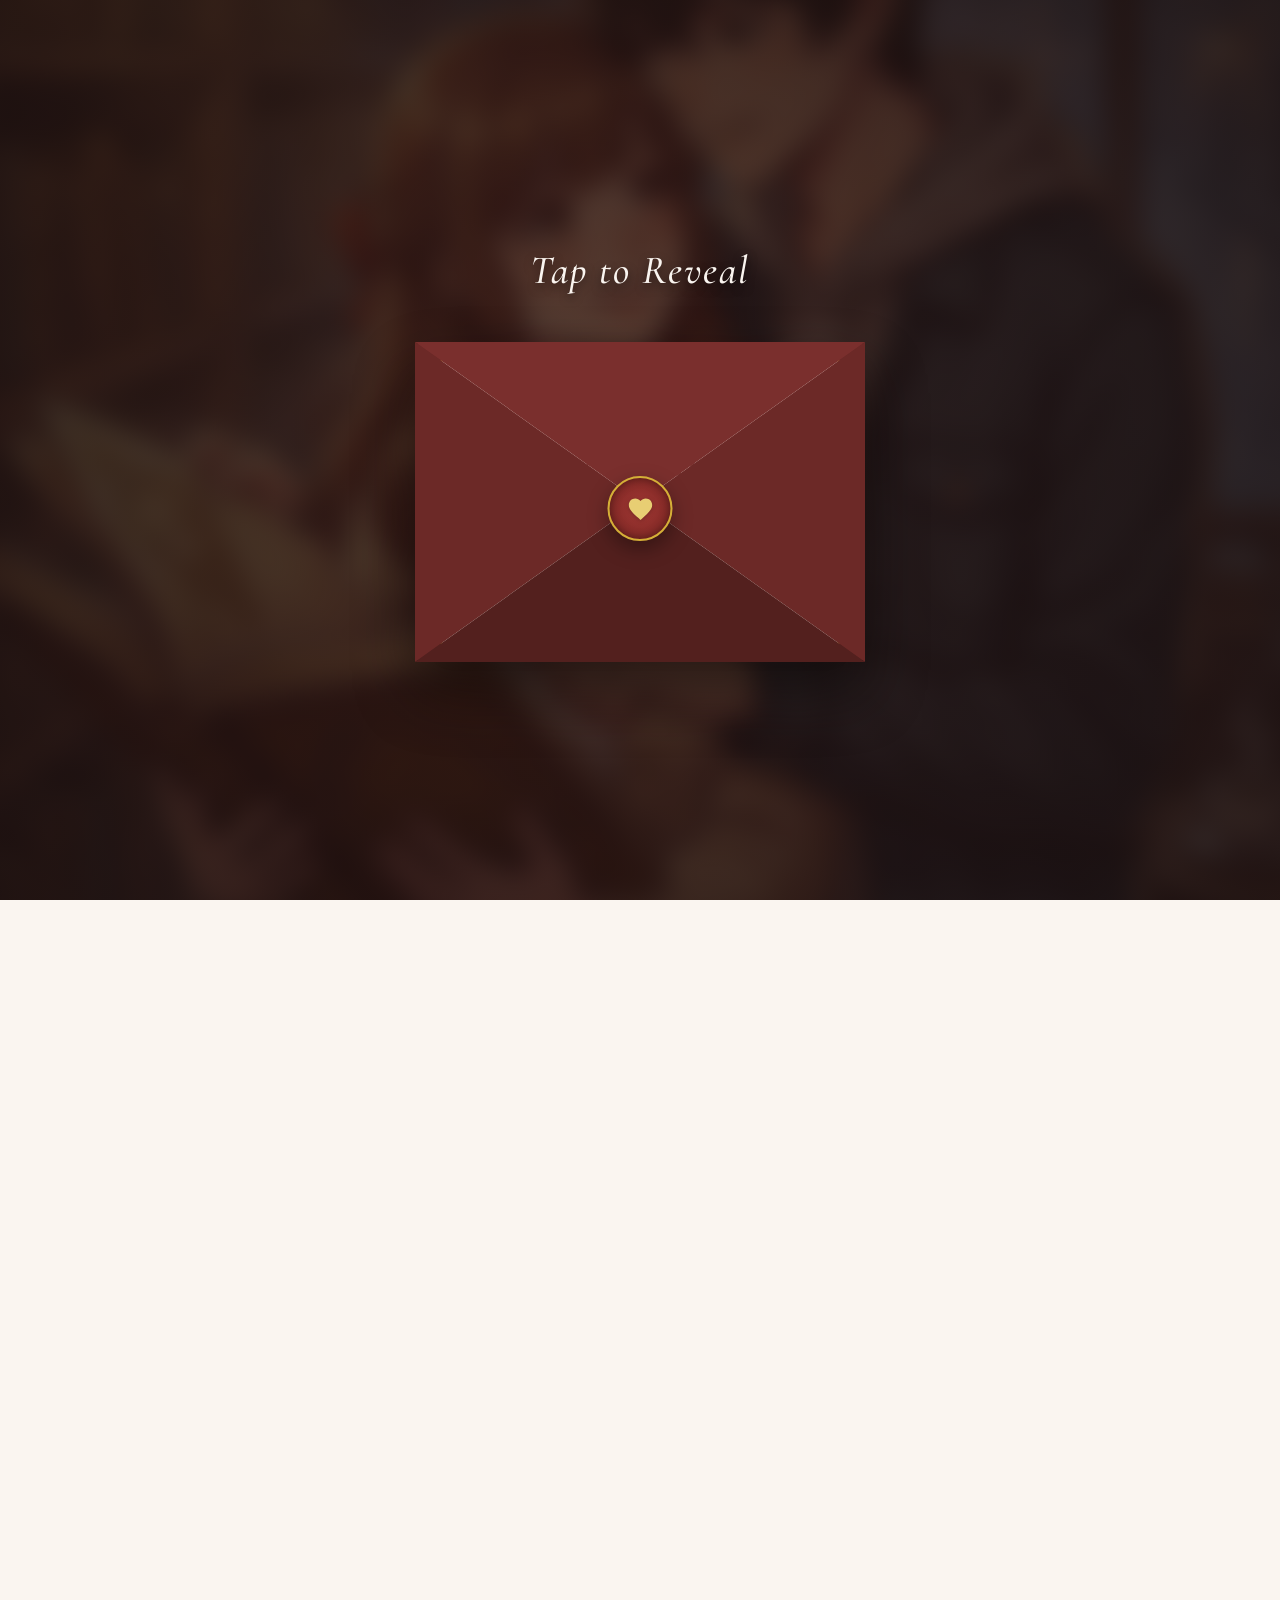
==== commit ce1a036d: "remove" ====
--- a/home.html
+++ b/home.html
@@ -81,7 +81,6 @@
             Vallari
           </div>
           
-          <div class="entry-gate__date">15 . 11 . 2026</div>
         </div>
         
         <!-- Wax Seal button -->
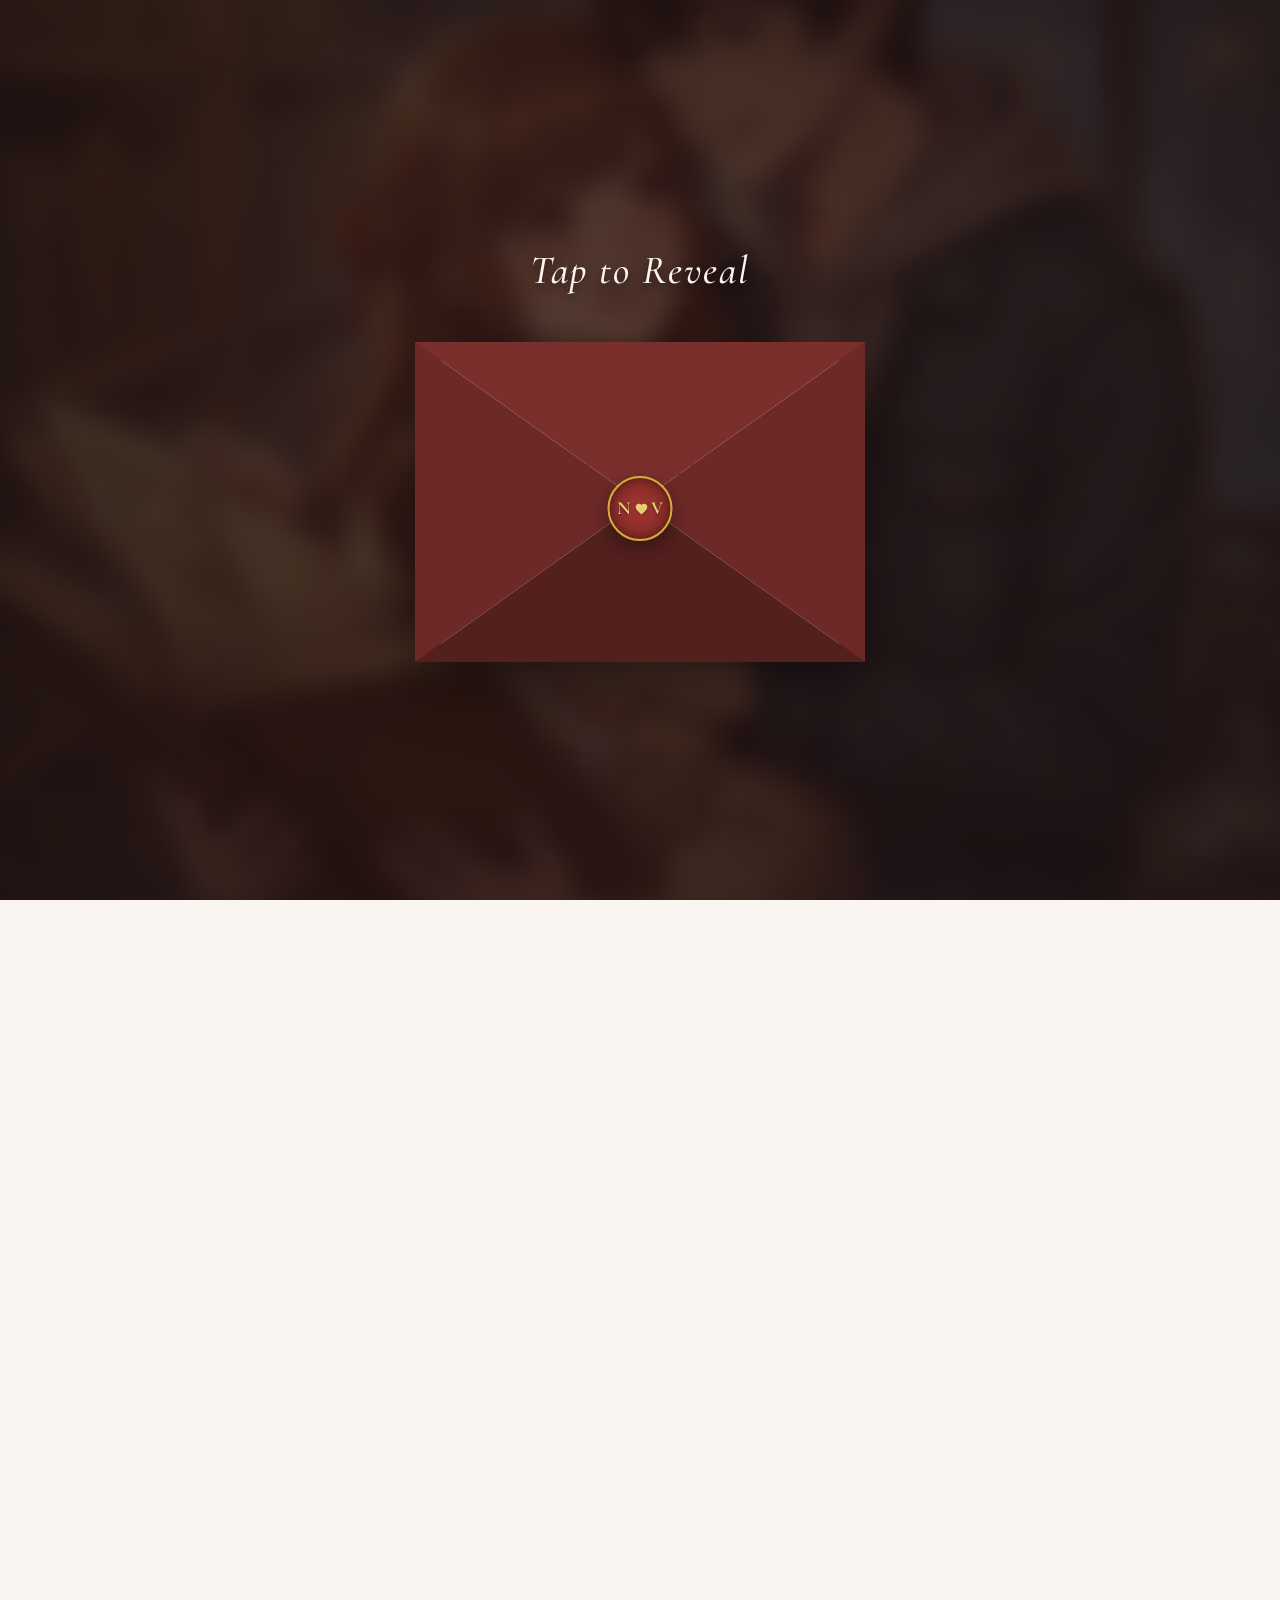
==== commit f0e249bd: "add" ====
--- a/home.html
+++ b/home.html
@@ -86,9 +86,11 @@
         <!-- Wax Seal button -->
         <button id="open-btn" class="wax-seal" aria-label="Open Invitation">
           <div class="wax-seal__inner">
+            <span class="wax-seal__initial">N</span>
             <svg viewBox="0 0 24 24" fill="currentColor" class="wax-seal__heart">
               <path d="M12 21.35l-1.45-1.32C5.4 15.36 2 12.28 2 8.5 2 5.42 4.42 3 7.5 3c1.74 0 3.41.81 4.5 2.09C13.09 3.81 14.76 3 16.5 3 19.58 3 22 5.42 22 8.5c0 3.78-3.4 6.86-8.55 11.54L12 21.35z"/>
             </svg>
+            <span class="wax-seal__initial">V</span>
           </div>
         </button>
       </div>
--- a/style.css
+++ b/style.css
@@ -1339,13 +1339,23 @@
   display: flex;
   align-items: center;
   justify-content: center;
+  gap: 3px;
 }
 
 .wax-seal__heart {
-  width: 28px;
-  height: 28px;
+  width: 14px;
+  height: 14px;
   color: var(--accent-light);
   filter: drop-shadow(0 1px 2px rgba(0,0,0,0.25));
+}
+
+.wax-seal__initial {
+  font-family: var(--font-serif);
+  font-size: 1.15rem;
+  font-weight: 700;
+  color: var(--accent-light);
+  line-height: 1;
+  text-shadow: 0 1px 2px rgba(0,0,0,0.5);
 }
 
 /* Open State */
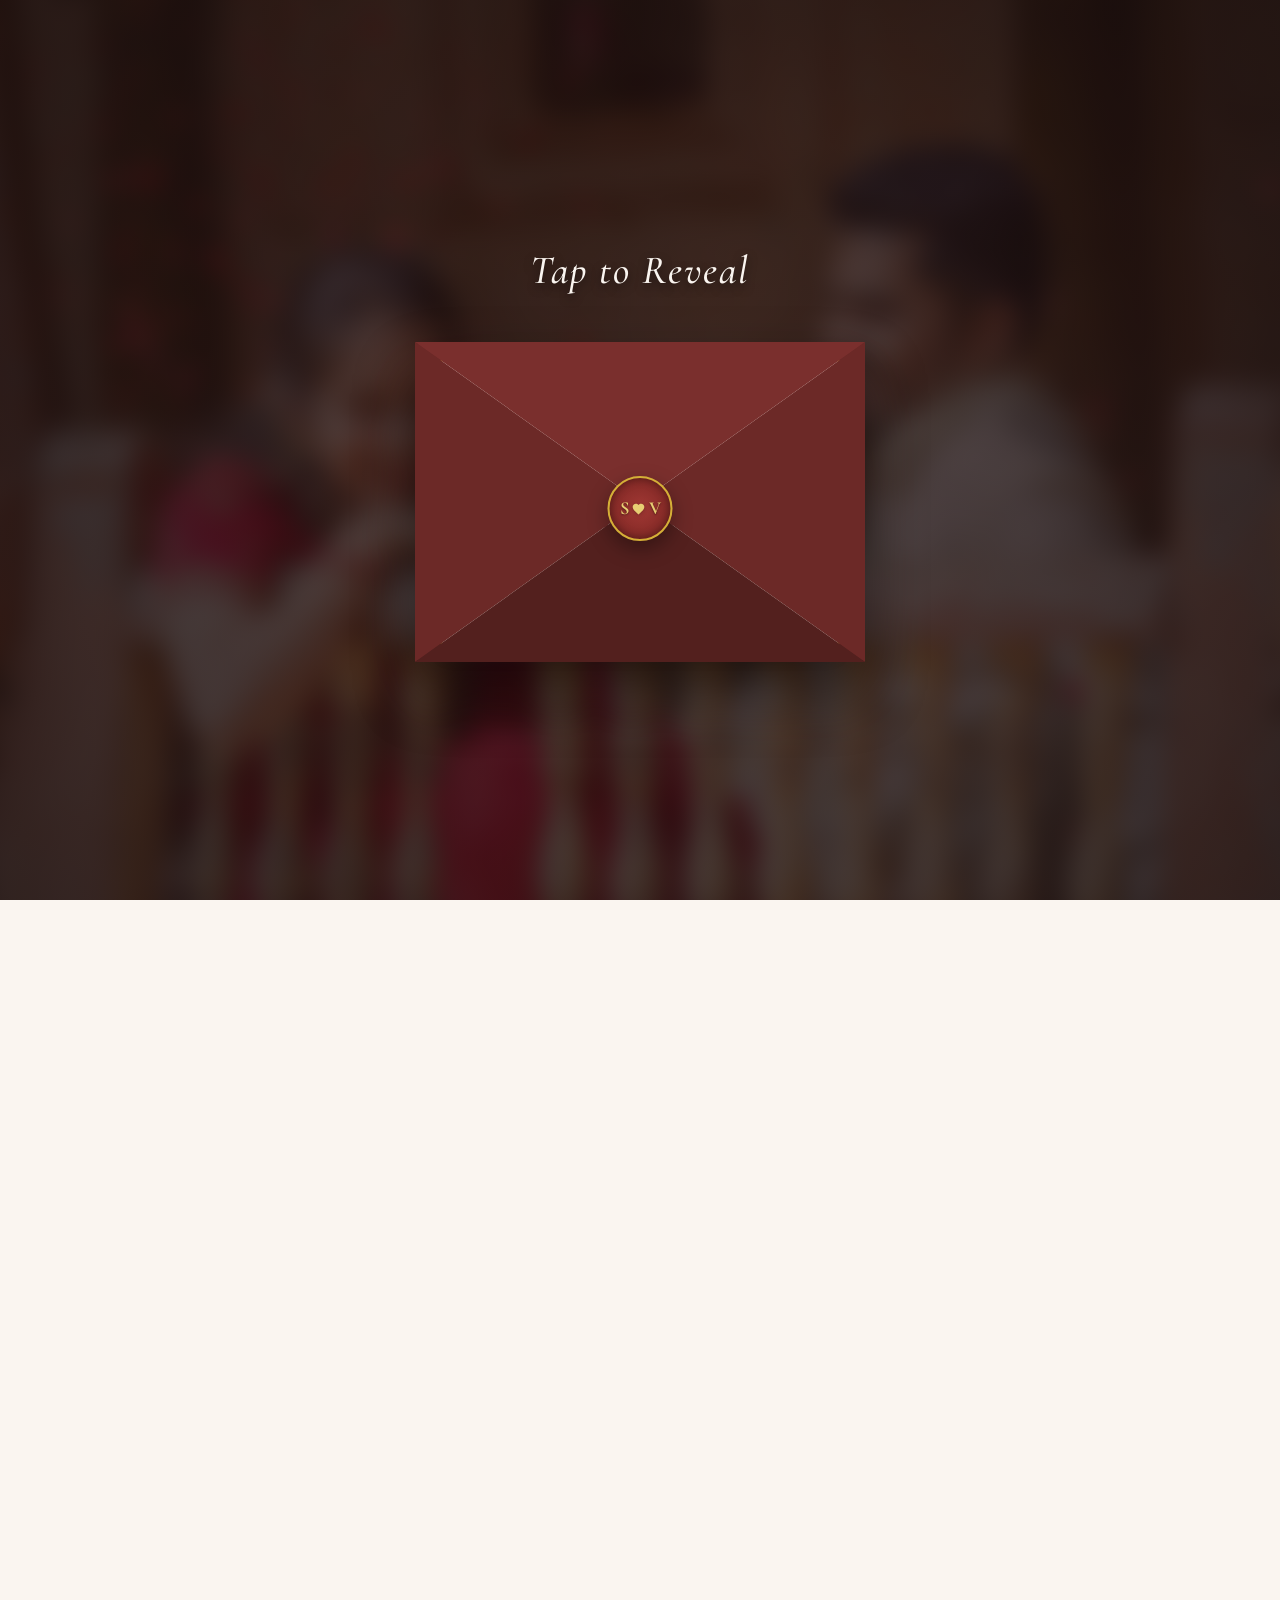
==== commit 12d5aadb: "change bride and groom name with date of wedding" ====
--- a/home.html
+++ b/home.html
@@ -3,17 +3,17 @@
 <head>
   <meta charset="UTF-8">
   <meta name="viewport" content="width=device-width, initial-scale=1.0">
-  <title>Wedding Invitation | Nurul & Vallari</title>
+  <title>Wedding Invitation | Sawali & Vaibhav</title>
   
   <!-- Primary Meta Tags -->
-  <meta name="title" content="Wedding Invitation | Nurul & Vallari">
-  <meta name="description" content="We invite you to celebrate our love and union. Join us on 15th November 2026 at Mangal Murti, Nagpur.">
+  <meta name="title" content="Wedding Invitation | Sawali & Vaibhav">
+  <meta name="description" content="We invite you to celebrate our love and union. Join us on 25th November 2026 at 1:45 PM.">
   
   <!-- Open Graph / Facebook / WhatsApp -->
   <meta property="og:type" content="website">
-  <meta property="og:title" content="Wedding Invitation | Nurul & Vallari">
-  <meta property="og:description" content="We invite you to celebrate our love and union. Join us on 15th November 2026 at Mangal Murti, Nagpur.">
-  <meta property="og:image" content="couple_photo/photo1.png">
+  <meta property="og:title" content="Wedding Invitation | Sawali & Vaibhav">
+  <meta property="og:description" content="We invite you to celebrate our love and union. Join us on 25th November 2026 at 1:45 PM.">
+  <meta property="og:image" content="couple_photo/photo1.jpeg">
   
   <!-- Preconnect to Fonts -->
   <link rel="preconnect" href="https://fonts.googleapis.com">
@@ -26,7 +26,7 @@
 
   <!-- BACKGROUND MUSIC -->
   <!-- Replace the src URL with your preferred wedding track URL or local asset path, e.g. "assets/bg-music.mp3" -->
-  <audio id="bg-music" loop src="https://www.soundhelix.com/examples/mp3/SoundHelix-Song-1.mp3"></audio>
+  <audio id="bg-music" loop src="song.mp3"></audio>
 
   <!-- PETALS CANVAS (FALLING FLOWERS EFFECT) -->
   <canvas id="petals-canvas"></canvas>
@@ -34,7 +34,7 @@
   <!-- ENTRY GATE (ENVELOPE OVERLAY) -->
   <div id="entry-gate" class="entry-gate">
     <div class="entry-gate__overlay"></div>
-    <img src="couple_photo/photo1.png" alt="Wedding BG" class="entry-gate__bg">
+    <img src="couple_photo/photo1.jpeg" alt="Wedding BG" class="entry-gate__bg">
     
     <div class="envelope-wrapper">
       <h2 class="envelope-tap-title">Tap to Reveal</h2>
@@ -76,17 +76,18 @@
           </svg>
           
           <div class="entry-gate__names">
-            Nurul
+            Sawali
             <span class="entry-gate__amp">&</span>
-            Vallari
-          </div>
+            Vaibhav
+          </div>
+          <div class="entry-gate__date">25 . 11 . 2026</div>
           
         </div>
         
         <!-- Wax Seal button -->
         <button id="open-btn" class="wax-seal" aria-label="Open Invitation">
           <div class="wax-seal__inner">
-            <span class="wax-seal__initial">N</span>
+            <span class="wax-seal__initial">S</span>
             <svg viewBox="0 0 24 24" fill="currentColor" class="wax-seal__heart">
               <path d="M12 21.35l-1.45-1.32C5.4 15.36 2 12.28 2 8.5 2 5.42 4.42 3 7.5 3c1.74 0 3.41.81 4.5 2.09C13.09 3.81 14.76 3 16.5 3 19.58 3 22 5.42 22 8.5c0 3.78-3.4 6.86-8.55 11.54L12 21.35z"/>
             </svg>
@@ -141,7 +142,7 @@
         
         <div class="intro-text">Together with their families, we invite you to join us in celebrating the union of</div>
         
-        <div class="couple-name">Nurul & Vallari</div>
+        <div class="couple-name">Sawali & Vaibhav</div>
         
         <div class="amp-row">
           <div class="amp-line"></div>
@@ -151,8 +152,8 @@
         
         <!-- Editable Parents Placeholders -->
         <div class="parent-sub">
-          <strong>Groom:</strong> Son of Mr. & Mrs. Ansari <br>
-          <strong>Bride:</strong> Daughter of Mr. & Mrs. Patil
+          <strong>Bride:</strong> Sawali <br>
+          <strong>Groom:</strong> Vaibhav
         </div>
         
       </div>
@@ -186,7 +187,7 @@
         <div class="scratch-col">
           <span class="scratch-col-label">Day</span>
           <div class="scratch-card-wrapper">
-            <div class="scratch-card__under">15</div>
+            <div class="scratch-card__under">25</div>
             <canvas id="scratch-day-canvas" class="scratch-canvas"></canvas>
           </div>
           <span class="scratch-hint">↑ Scratch</span>
@@ -209,7 +210,7 @@
       <div class="cd-card">
         <div class="cd-script">A lifetime of togetherness begins with one sacred step</div>
         <h2 class="cd-heading">The Wedding</h2>
-        1
+        <div class="cd-date">25 November 2026 · 1:45 PM</div>
         <div class="cd-grid">
           <div class="cd-unit">
             <div id="days" class="cd-num">00</div>
@@ -238,23 +239,33 @@
       
       <div class="gallery-grid">
         <!-- Polaroid Card 1 -->
-        <div class="gallery-item" style="--rot: -3deg;">
-          <img src="couple_photo/photo1.png" alt="Couple Moments 1" class="gallery-img">
+        <div class="gallery-item" style="--rot: -2.5deg;">
+          <img src="couple_photo/photo1.jpeg" alt="Couple Moments 1" class="gallery-img">
           <div class="gallery-caption">The Beginning ✨</div>
         </div>
         <!-- Polaroid Card 2 -->
         <div class="gallery-item" style="--rot: 2deg;">
-          <img src="couple_photo/photo2.png" alt="Couple Moments 2" class="gallery-img">
+          <img src="couple_photo/photo2.jpeg" alt="Couple Moments 2" class="gallery-img">
           <div class="gallery-caption">Hand in Hand 🤝</div>
         </div>
         <!-- Polaroid Card 3 -->
         <div class="gallery-item" style="--rot: -1.5deg;">
-          <img src="couple_photo/photo3.png" alt="Couple Moments 3" class="gallery-img">
+          <img src="couple_photo/photo3.jpeg" alt="Couple Moments 3" class="gallery-img">
           <div class="gallery-caption">Moments of Love ❤️</div>
         </div>
         <!-- Polaroid Card 4 -->
-        <div class="gallery-item" style="--rot: 4deg;">
-          <img src="couple_photo/photo4.png" alt="Couple Moments 4" class="gallery-img">
+        <div class="gallery-item" style="--rot: 2.5deg;">
+          <img src="couple_photo/photo4.jpeg" alt="Couple Moments 4" class="gallery-img">
+          <div class="gallery-caption">Laughter & Joy ✨</div>
+        </div>
+        <!-- Polaroid Card 5 -->
+        <div class="gallery-item" style="--rot: -2deg;">
+          <img src="couple_photo/photo5.jpeg" alt="Couple Moments 5" class="gallery-img">
+          <div class="gallery-caption">Cherished Smiles 🌸</div>
+        </div>
+        <!-- Polaroid Card 6 -->
+        <div class="gallery-item" style="--rot: 1.5deg;">
+          <img src="couple_photo/photo6.jpeg" alt="Couple Moments 6" class="gallery-img">
           <div class="gallery-caption">Together Forever ♾️</div>
         </div>
       </div>
@@ -297,11 +308,11 @@
     <section id="footer-section">
       <p class="footer-msg">"Our life together will be beautiful, but it will be complete only with your blessings and presence."</p>
       <span class="footer-regards">Warmly Invited By</span>
-      <span class="footer-name">Nurul & Vallari</span>
+      <span class="footer-name">Sawali & Vaibhav</span>
       <p class="footer-msg" style="font-size: 1rem; opacity: 0.8; margin-top: 1rem;">& The Entire Family</p>
       
       <div class="footer-credit">
-        Designed with Love for Nurul & Vallari's Wedding · 2026
+        Designed with Love for Sawali & Vaibhav's Wedding · 2026
       </div>
     </section>
 
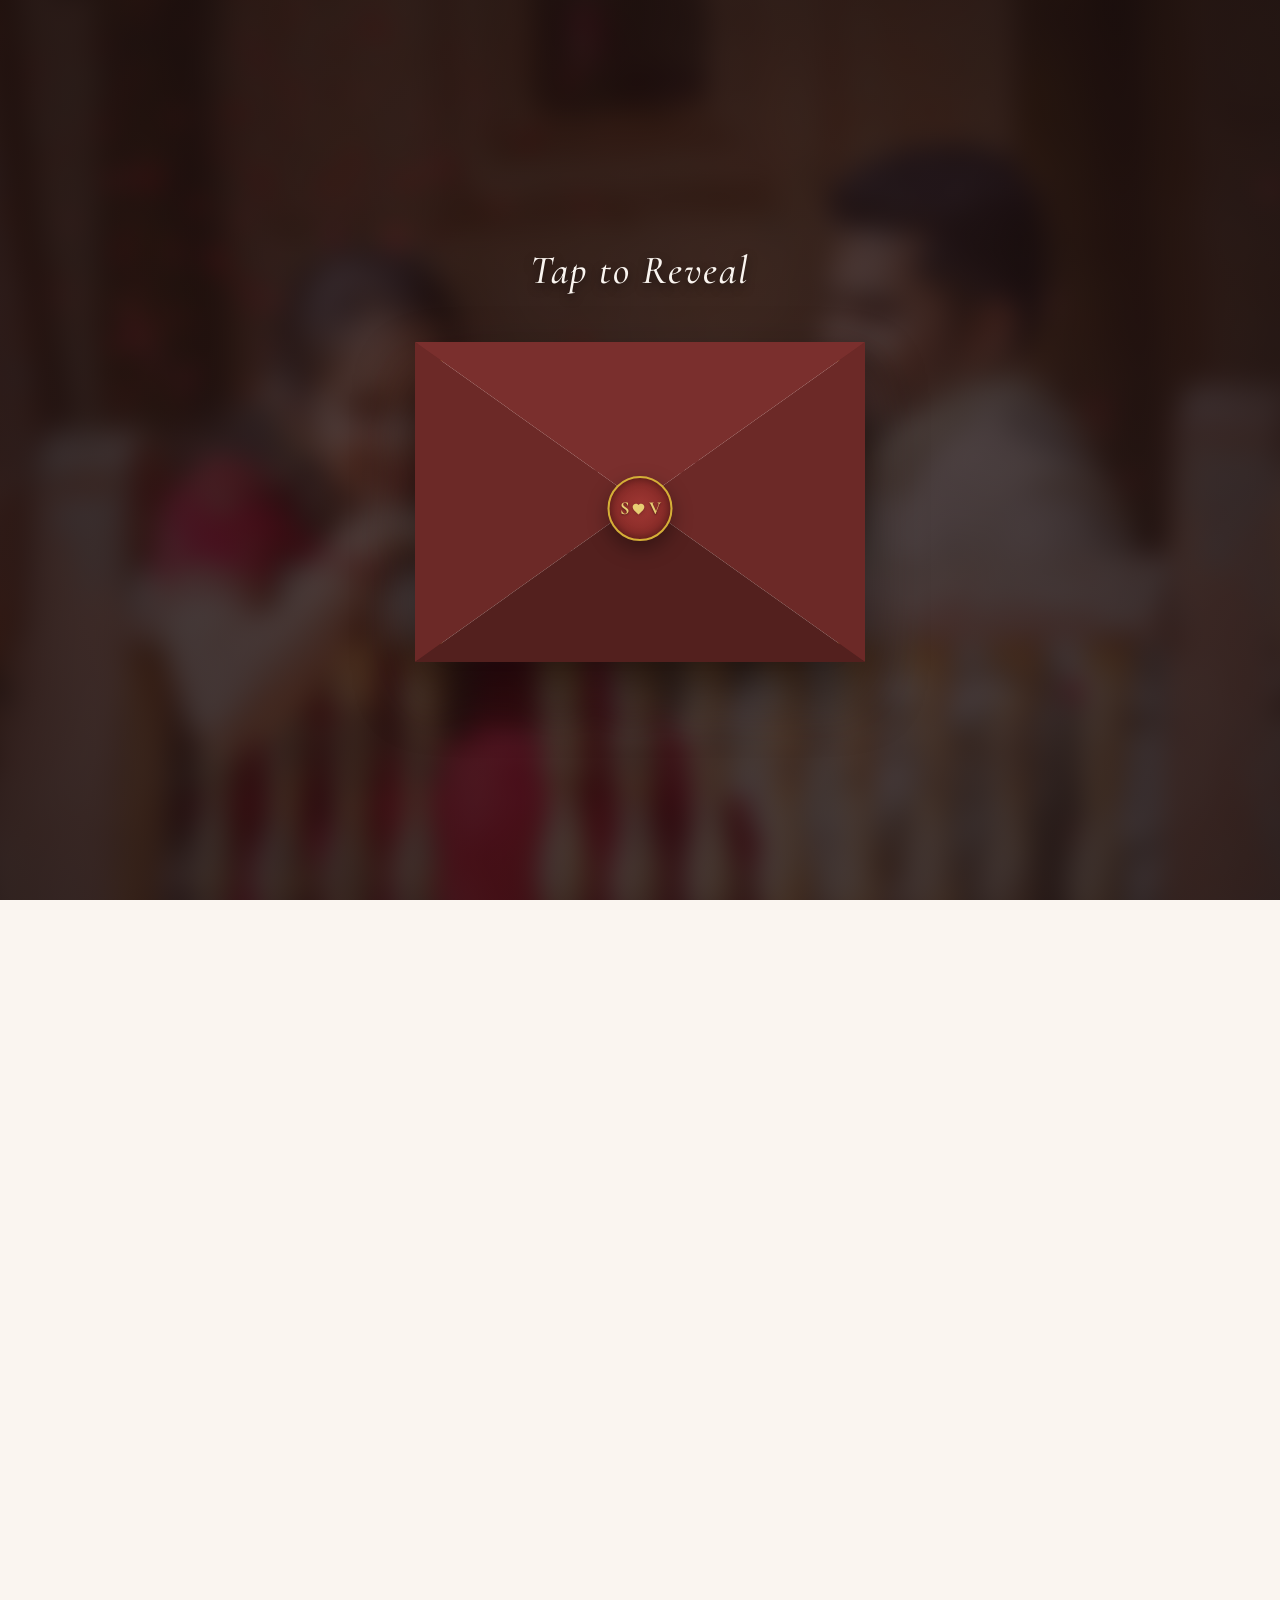
==== commit ac820472: "text bold" ====
--- a/home.html
+++ b/home.html
@@ -34,7 +34,7 @@
   <!-- ENTRY GATE (ENVELOPE OVERLAY) -->
   <div id="entry-gate" class="entry-gate">
     <div class="entry-gate__overlay"></div>
-    <img src="couple_photo/photo1.jpeg" alt="Wedding BG" class="entry-gate__bg">
+    <img src="couple_photo/photo5.jpeg" alt="Wedding BG" class="entry-gate__bg">
     
     <div class="envelope-wrapper">
       <h2 class="envelope-tap-title">Tap to Reveal</h2>
@@ -80,7 +80,6 @@
             <span class="entry-gate__amp">&</span>
             Vaibhav
           </div>
-          <div class="entry-gate__date">25 . 11 . 2026</div>
           
         </div>
         
@@ -179,6 +178,14 @@
           <div class="scratch-card-wrapper">
             <div class="scratch-card__under">November</div>
             <canvas id="scratch-month-canvas" class="scratch-canvas"></canvas>
+            
+            <!-- Lightning Border Overlay -->
+            <svg class="lightning-border" viewBox="0 0 190 250" preserveAspectRatio="none">
+              <rect class="lightning-track" x="2" y="2" width="186" height="246" rx="15" ry="15" pathLength="1000" />
+              <rect class="lightning-glow" x="2" y="2" width="186" height="246" rx="15" ry="15" pathLength="1000" />
+              <rect class="lightning-bolt" x="2" y="2" width="186" height="246" rx="15" ry="15" pathLength="1000" />
+              <rect class="lightning-spark" x="2" y="2" width="186" height="246" rx="15" ry="15" pathLength="1000" />
+            </svg>
           </div>
           <span class="scratch-hint">↑ Scratch</span>
         </div>
@@ -189,6 +196,14 @@
           <div class="scratch-card-wrapper">
             <div class="scratch-card__under">25</div>
             <canvas id="scratch-day-canvas" class="scratch-canvas"></canvas>
+            
+            <!-- Lightning Border Overlay -->
+            <svg class="lightning-border" viewBox="0 0 190 250" preserveAspectRatio="none">
+              <rect class="lightning-track" x="2" y="2" width="186" height="246" rx="15" ry="15" pathLength="1000" />
+              <rect class="lightning-glow" x="2" y="2" width="186" height="246" rx="15" ry="15" pathLength="1000" />
+              <rect class="lightning-bolt" x="2" y="2" width="186" height="246" rx="15" ry="15" pathLength="1000" />
+              <rect class="lightning-spark" x="2" y="2" width="186" height="246" rx="15" ry="15" pathLength="1000" />
+            </svg>
           </div>
           <span class="scratch-hint">↑ Scratch</span>
         </div>
@@ -199,6 +214,14 @@
           <div class="scratch-card-wrapper">
             <div class="scratch-card__under">2026</div>
             <canvas id="scratch-year-canvas" class="scratch-canvas"></canvas>
+            
+            <!-- Lightning Border Overlay -->
+            <svg class="lightning-border" viewBox="0 0 190 250" preserveAspectRatio="none">
+              <rect class="lightning-track" x="2" y="2" width="186" height="246" rx="15" ry="15" pathLength="1000" />
+              <rect class="lightning-glow" x="2" y="2" width="186" height="246" rx="15" ry="15" pathLength="1000" />
+              <rect class="lightning-bolt" x="2" y="2" width="186" height="246" rx="15" ry="15" pathLength="1000" />
+              <rect class="lightning-spark" x="2" y="2" width="186" height="246" rx="15" ry="15" pathLength="1000" />
+            </svg>
           </div>
           <span class="scratch-hint">↑ Scratch</span>
         </div>
--- a/style.css
+++ b/style.css
@@ -1,4 +1,4 @@
-@import url('https://fonts.googleapis.com/css2?family=Cormorant+Garamond:ital,wght@0,300;0,400;0,500;0,600;0,700;1,400&family=Montserrat:wght@300;400;500;600;700&display=swap');
+@import url('https://fonts.googleapis.com/css2?family=Cormorant+Garamond:ital,wght@0,300;0,400;0,500;0,600;0,700;1,400;1,600;1,700&family=Montserrat:wght@300;400;500;600;700&display=swap');
 
 /* GLOBAL CSS RESET & VARIABLES */
 :root {
@@ -1378,8 +1378,9 @@
 
 .scratch-subtitle {
   font-family: var(--font-serif);
-  font-size: 1.25rem;
-  color: var(--text-muted);
+  font-size: 1.35rem;
+  font-weight: 700;
+  color: var(--primary-color);
   font-style: italic;
   margin-bottom: 3.5rem;
   letter-spacing: 0.5px;
@@ -1414,19 +1415,31 @@
   width: 190px;
   height: 250px;
   border-radius: 16px;
-  overflow: hidden;
   box-shadow: 0 12px 30px rgba(80, 34, 32, 0.12);
-  border: 2px solid var(--accent-color);
   background: #ffffff;
-  transition: transform 0.3s ease;
-}
-
-.scratch-card-wrapper:hover {
-  transform: translateY(-4px);
+  transition: transform 0.4s cubic-bezier(0.175, 0.885, 0.32, 1.275), box-shadow 0.4s ease;
+  cursor: pointer;
+}
+
+.scratch-card-wrapper:hover,
+.scratch-col:hover .scratch-card-wrapper {
+  transform: translateY(-8px) scale(1.02);
+  box-shadow: 0 18px 40px rgba(80, 34, 32, 0.18), 
+              0 0 25px rgba(212, 175, 55, 0.45), 
+              0 0 50px rgba(232, 206, 115, 0.25);
+}
+
+.scratch-col:hover .scratch-col-label {
+  color: var(--accent-light);
+  text-shadow: 0 0 8px rgba(212, 175, 55, 0.6);
+  transform: translateY(-2px);
+  transition: all 0.3s ease;
 }
 
 .scratch-card__under {
   position: absolute;
+  top: 0;
+  left: 0;
   width: 100%;
   height: 100%;
   display: flex;
@@ -1442,6 +1455,8 @@
   letter-spacing: 1px;
   padding: 1rem;
   text-align: center;
+  border-radius: 16px;
+  overflow: hidden;
 }
 
 .scratch-canvas {
@@ -1454,6 +1469,116 @@
   cursor: pointer;
   touch-action: none;
   transition: opacity 0.5s ease;
+  border-radius: 16px;
+  overflow: hidden;
+}
+
+/* LIGHTNING BORDER EFFECT (START TO END INFINITY) */
+.lightning-border {
+  position: absolute;
+  top: 0;
+  left: 0;
+  width: 100%;
+  height: 100%;
+  border-radius: 16px;
+  pointer-events: none;
+  z-index: 10;
+  overflow: visible;
+}
+
+.lightning-track {
+  fill: none;
+  stroke: var(--accent-color);
+  stroke-width: 2px;
+  opacity: 0.85;
+  transition: stroke 0.3s ease, opacity 0.3s ease;
+}
+
+.scratch-card-wrapper:hover .lightning-track,
+.scratch-col:hover .lightning-track {
+  stroke: #e8ce73;
+  opacity: 1;
+}
+
+/* Outer golden lightning aura */
+.lightning-glow {
+  fill: none;
+  stroke: #d4af37;
+  stroke-width: 4.5px;
+  stroke-linecap: round;
+  stroke-dasharray: 240 760;
+  stroke-dashoffset: 0;
+  opacity: 0;
+  filter: drop-shadow(0 0 6px #e8ce73) drop-shadow(0 0 14px #d4af37);
+  transition: opacity 0.25s ease;
+}
+
+/* Intense white-gold lightning bolt core */
+.lightning-bolt {
+  fill: none;
+  stroke: #ffffff;
+  stroke-width: 2.5px;
+  stroke-linecap: round;
+  stroke-dasharray: 180 820;
+  stroke-dashoffset: 0;
+  opacity: 0;
+  filter: drop-shadow(0 0 4px #ffffff) drop-shadow(0 0 8px #ffd700);
+  transition: opacity 0.25s ease;
+}
+
+/* Blazing white-hot electric spark head */
+.lightning-spark {
+  fill: none;
+  stroke: #ffffff;
+  stroke-width: 4.5px;
+  stroke-linecap: round;
+  stroke-dasharray: 45 955;
+  stroke-dashoffset: 0;
+  opacity: 0;
+  filter: drop-shadow(0 0 6px #ffffff) drop-shadow(0 0 14px #ffffff) drop-shadow(0 0 25px #ffe066);
+  transition: opacity 0.25s ease;
+}
+
+/* Infinite lightning orbit activation on hover */
+.scratch-card-wrapper:hover .lightning-glow,
+.scratch-col:hover .lightning-glow,
+.scratch-card-wrapper:hover .lightning-bolt,
+.scratch-col:hover .lightning-bolt,
+.scratch-card-wrapper:hover .lightning-spark,
+.scratch-col:hover .lightning-spark {
+  opacity: 1;
+  animation: lightningOrbit 1.8s linear infinite;
+}
+
+.scratch-card-wrapper:hover .lightning-spark,
+.scratch-col:hover .lightning-spark {
+  animation: lightningOrbit 1.8s linear infinite, lightningFlicker 0.12s ease-in-out infinite alternate;
+}
+
+/* Traces perimeter from start to end continuously to infinity */
+@keyframes lightningOrbit {
+  0% {
+    stroke-dashoffset: 0;
+  }
+  100% {
+    stroke-dashoffset: -1000;
+  }
+}
+
+/* Electric high-voltage shimmer */
+@keyframes lightningFlicker {
+  0% {
+    opacity: 0.9;
+    filter: drop-shadow(0 0 5px #ffffff) drop-shadow(0 0 12px #ffe066) drop-shadow(0 0 22px #d4af37);
+  }
+  50% {
+    opacity: 1;
+    filter: drop-shadow(0 0 8px #ffffff) drop-shadow(0 0 18px #ffffff) drop-shadow(0 0 32px #ffd700);
+  }
+  100% {
+    opacity: 0.85;
+    filter: drop-shadow(0 0 4px #ffffff) drop-shadow(0 0 10px #e8ce73) drop-shadow(0 0 18px #d4af37);
+  }
 }
 
 .scratch-hint {
